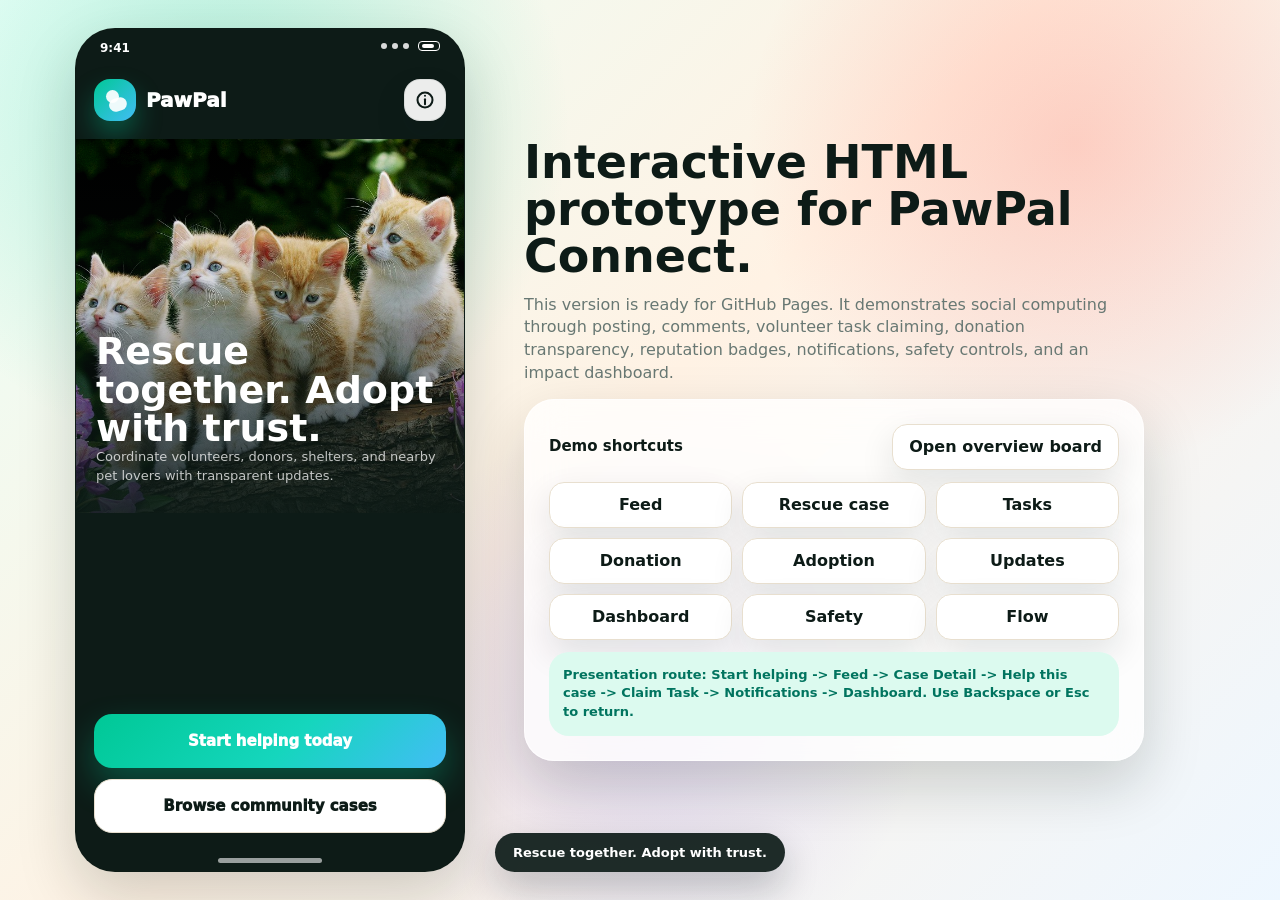
==== index.html @ 5f171386 "Create PawPal Connect prototype" ====
<!doctype html>
<html lang="en">
<head>
  <meta charset="utf-8">
  <meta name="viewport" content="width=device-width, initial-scale=1">
  <title>PawPal Connect - Interactive Prototype</title>
  <style>
    :root {
      --ink: #0d1b17;
      --muted: #687873;
      --paper: #fff9ef;
      --card: #ffffff;
      --line: #e8dfcf;
      --teal: #00c896;
      --teal-dark: #00745f;
      --teal-soft: #dcfaef;
      --coral: #ff5b4a;
      --coral-soft: #ffe4dd;
      --amber: #ffc857;
      --amber-soft: #fff1c5;
      --sky: #42bdf5;
      --sky-soft: #e1f5ff;
      --violet: #7b61ff;
      --violet-soft: #eeeaff;
      --shadow: 0 24px 58px rgba(13, 27, 23, .18);
      --soft-shadow: 0 14px 34px rgba(13, 27, 23, .11);
      font-family: Inter, ui-sans-serif, system-ui, -apple-system, BlinkMacSystemFont, "Segoe UI", sans-serif;
    }

    * { box-sizing: border-box; }
    body {
      min-height: 100vh;
      margin: 0;
      color: var(--ink);
      background:
        radial-gradient(circle at 18% 14%, rgba(0, 200, 150, .28), transparent 26%),
        radial-gradient(circle at 84% 16%, rgba(255, 91, 74, .24), transparent 25%),
        radial-gradient(circle at 50% 78%, rgba(123, 97, 255, .18), transparent 30%),
        linear-gradient(135deg, #eafff7, #fff2e4 48%, #eef7ff);
      display: grid;
      place-items: center;
      padding: 28px;
    }

    svg { display: block; }
    button {
      font: inherit;
      border: 0;
      cursor: pointer;
    }

    .shell {
      width: min(1180px, 100%);
      display: grid;
      grid-template-columns: 440px 1fr;
      gap: 34px;
      align-items: center;
    }

    .phone {
      width: 390px;
      height: 844px;
      border-radius: 40px;
      background: var(--paper);
      overflow: hidden;
      box-shadow: var(--shadow);
      border: 1px solid rgba(13, 27, 23, .08);
      position: relative;
      justify-self: center;
    }

    .phone::after {
      content: "";
      position: absolute;
      left: 142px;
      right: 142px;
      bottom: 8px;
      height: 5px;
      background: rgba(13, 27, 23, .23);
      border-radius: 99px;
      z-index: 50;
    }

    .phone.dark {
      color: #fff;
      background: #0d1b17;
    }
    .phone.dark::after { background: rgba(255,255,255,.58); }

    .status {
      height: 34px;
      padding: 12px 24px 0;
      display: flex;
      justify-content: space-between;
      align-items: flex-start;
      font-size: 12px;
      font-weight: 900;
      position: relative;
      z-index: 20;
    }

    .sys { display: flex; gap: 5px; align-items: center; }
    .sys i {
      width: 6px;
      height: 6px;
      background: currentColor;
      border-radius: 99px;
      opacity: .84;
    }
    .battery {
      width: 22px;
      height: 10px;
      border: 1.7px solid currentColor;
      border-radius: 4px;
      position: relative;
      margin-left: 4px;
    }
    .battery::after {
      content: "";
      position: absolute;
      left: 3px;
      top: 2px;
      width: 12px;
      height: 4px;
      background: currentColor;
      border-radius: 99px;
    }

    .screen {
      display: none;
      height: calc(100% - 34px);
      padding: 16px 18px 94px;
      position: relative;
      overflow-y: auto;
      scrollbar-width: none;
      animation: enter .22s ease;
    }
    .screen::-webkit-scrollbar { display: none; }
    .screen.active { display: block; }
    .screen.full { padding: 16px 18px 36px; }
    @keyframes enter {
      from { opacity: .4; transform: translateY(10px); }
      to { opacity: 1; transform: translateY(0); }
    }

    h1, h2, h3, p { margin: 0; }
    h1 { font-size: 38px; line-height: 1.02; letter-spacing: 0; }
    h2 { font-size: 25px; line-height: 1.12; letter-spacing: 0; }
    h3 { font-size: 15px; line-height: 1.18; letter-spacing: 0; }
    p { color: var(--muted); font-size: 13px; line-height: 1.42; }
    .dark p { color: rgba(255,255,255,.74); }

    .top {
      display: flex;
      align-items: center;
      justify-content: space-between;
      gap: 12px;
      margin-bottom: 16px;
    }
    .brand {
      display: flex;
      align-items: center;
      gap: 10px;
      font-size: 20px;
      font-weight: 950;
    }
    .logo {
      width: 42px;
      height: 42px;
      border-radius: 16px;
      background: linear-gradient(135deg, var(--teal), var(--sky));
      box-shadow: 0 14px 26px rgba(0, 200, 150, .34);
      position: relative;
    }
    .logo::before, .logo::after {
      content: "";
      position: absolute;
      background: rgba(255,255,255,.92);
      border-radius: 99px;
    }
    .logo::before { width: 13px; height: 13px; top: 11px; left: 12px; }
    .logo::after { width: 18px; height: 13px; right: 9px; bottom: 10px; transform: rotate(-18deg); }

    .icon-btn {
      width: 42px;
      height: 42px;
      border-radius: 16px;
      background: rgba(255,255,255,.92);
      border: 1px solid rgba(13,27,23,.08);
      box-shadow: var(--soft-shadow);
      display: grid;
      place-items: center;
      color: var(--ink);
    }
    .svg-icon {
      width: 20px;
      height: 20px;
      stroke: currentColor;
      stroke-width: 2.45;
      stroke-linecap: round;
      stroke-linejoin: round;
      fill: none;
    }

    .hero {
      height: 374px;
      margin: 18px -18px 0;
      position: relative;
      overflow: hidden;
      background: #dcefe7;
    }
    .hero img, .photo {
      width: 100%;
      height: 100%;
      object-fit: cover;
      filter: saturate(1.08) contrast(1.03);
    }
    .hero::after {
      content: "";
      position: absolute;
      inset: 0;
      background: linear-gradient(0deg, rgba(13, 27, 23, .9), rgba(13, 27, 23, .18) 58%, transparent);
    }
    .hero-copy {
      position: absolute;
      left: 20px;
      right: 20px;
      bottom: 28px;
      z-index: 2;
    }

    .btn {
      width: 100%;
      height: 54px;
      border-radius: 18px;
      color: #fff;
      font-weight: 950;
      font-size: 15px;
      display: flex;
      justify-content: center;
      align-items: center;
      gap: 9px;
      background: linear-gradient(135deg, var(--teal), #15d6bd 55%, var(--sky));
      box-shadow: 0 16px 34px rgba(0, 200, 150, .32);
      transition: transform .16s ease, box-shadow .16s ease;
    }
    .btn:active, .icon-btn:active, .floating:active, .case-card:active, .task:active, .need:active, .control-grid button:active, .link-btn:active { transform: scale(.98); }
    .btn.coral {
      background: linear-gradient(135deg, var(--coral), #ff895b 58%, #ffb24a);
      box-shadow: 0 16px 34px rgba(255, 91, 74, .30);
    }
    .btn.light {
      background: #fff;
      color: var(--ink);
      border: 1px solid var(--line);
      box-shadow: none;
    }
    .actions {
      position: absolute;
      left: 18px;
      right: 18px;
      bottom: 38px;
      display: grid;
      gap: 11px;
      z-index: 18;
    }
    .screen.has-nav .actions { bottom: 94px; }

    .nav {
      position: absolute;
      left: 14px;
      right: 14px;
      bottom: 17px;
      height: 66px;
      border-radius: 24px;
      background: rgba(255,255,255,.95);
      border: 1px solid rgba(13,27,23,.08);
      box-shadow: 0 18px 36px rgba(13,27,23,.18);
      display: grid;
      grid-template-columns: repeat(5, 1fr);
      z-index: 30;
      backdrop-filter: blur(18px);
    }
    .nav[hidden] { display: none; }
    .nav button {
      background: transparent;
      color: #687873;
      display: grid;
      justify-items: center;
      align-content: center;
      gap: 5px;
      font-size: 10px;
      font-weight: 900;
    }
    .nav svg {
      width: 23px;
      height: 23px;
      stroke: currentColor;
      stroke-width: 2.25;
      stroke-linecap: round;
      stroke-linejoin: round;
      fill: none;
    }
    .nav button.active { color: var(--teal-dark); }
    .nav button.active svg { stroke: var(--teal); filter: drop-shadow(0 7px 12px rgba(0,200,150,.35)); }

    .card {
      background: #fff;
      border: 1px solid var(--line);
      border-radius: 24px;
      padding: 14px;
      box-shadow: var(--soft-shadow);
    }
    .live-banner {
      border-radius: 24px;
      padding: 14px;
      margin-bottom: 13px;
      background: linear-gradient(135deg, #0d1b17, #084d42 58%, #0ba786);
      color: #fff;
      box-shadow: 0 18px 34px rgba(13,27,23,.20);
      display: grid;
      gap: 8px;
    }
    .live-banner p { color: rgba(255,255,255,.76); }
    .insight-strip {
      display: grid;
      grid-template-columns: 1fr 1fr 1fr;
      gap: 8px;
      margin-bottom: 13px;
    }
    .insight {
      min-height: 70px;
      border-radius: 20px;
      padding: 12px;
      color: #fff;
      box-shadow: var(--soft-shadow);
    }
    .insight strong { display: block; font-size: 18px; line-height: 1; margin-bottom: 7px; }
    .insight span { font-size: 10px; font-weight: 900; opacity: .82; }
    .insight.teal { background: linear-gradient(135deg, var(--teal), #20b7e7); }
    .insight.coral { background: linear-gradient(135deg, var(--coral), #ff9f5d); }
    .insight.violet { background: linear-gradient(135deg, var(--violet), #42bdf5); }
    .stack { display: grid; gap: 12px; }
    .input {
      min-height: 50px;
      border-radius: 17px;
      background: #fff;
      border: 1px solid var(--line);
      padding: 15px;
      color: var(--muted);
      font-size: 13px;
      font-weight: 760;
    }
    .input.big { min-height: 112px; }
    .row {
      display: flex;
      align-items: center;
      justify-content: space-between;
      gap: 10px;
    }
    .avatar {
      width: 42px;
      height: 42px;
      border-radius: 50%;
      object-fit: cover;
      border: 3px solid #fff;
      box-shadow: var(--soft-shadow);
      background: var(--teal-soft);
    }
    .search {
      height: 50px;
      background: #fff;
      border: 1px solid var(--line);
      border-radius: 18px;
      display: flex;
      align-items: center;
      justify-content: space-between;
      padding: 0 13px 0 16px;
      margin-bottom: 14px;
      box-shadow: var(--soft-shadow);
      color: var(--muted);
      font-size: 13px;
      font-weight: 780;
    }
    .chips { display: flex; gap: 8px; overflow: hidden; margin-bottom: 14px; }
    .chip {
      padding: 9px 12px;
      border-radius: 999px;
      border: 1px solid var(--line);
      background: #fff;
      color: var(--ink);
      font-weight: 900;
      font-size: 12px;
      white-space: nowrap;
    }
    .chip.active { background: var(--ink); color: #fff; border-color: var(--ink); }
    .chip.teal { background: var(--teal-soft); color: var(--teal-dark); border-color: #bceede; }
    .chip.coral { background: var(--coral-soft); color: #bc382b; border-color: #ffc5bc; }
    .chip.amber { background: var(--amber-soft); color: #88620b; border-color: #f5d77b; }

    .pill {
      display: inline-flex;
      align-items: center;
      gap: 6px;
      min-height: 26px;
      padding: 6px 10px;
      border-radius: 999px;
      background: var(--teal-soft);
      color: var(--teal-dark);
      font-size: 11px;
      font-weight: 950;
      white-space: nowrap;
    }
    .pill.hot { background: var(--coral-soft); color: #b6382a; }
    .pill.warn { background: var(--amber-soft); color: #88620b; }
    .pill.blue { background: var(--sky-soft); color: #1771a0; }
    .pulse {
      width: 7px;
      height: 7px;
      border-radius: 99px;
      background: currentColor;
      box-shadow: 0 0 0 0 currentColor;
      animation: pulse 1.5s infinite;
    }
    @keyframes pulse {
      0% { box-shadow: 0 0 0 0 rgba(255,91,74,.45); }
      100% { box-shadow: 0 0 0 9px rgba(255,91,74,0); }
    }

    .case-card {
      border-radius: 26px;
      background: #fff;
      border: 1px solid rgba(13,27,23,.08);
      box-shadow: var(--soft-shadow);
      overflow: hidden;
      margin-bottom: 13px;
      cursor: pointer;
    }
    .case-photo { height: 180px; width: 100%; object-fit: cover; display: block; }
    .case-content { padding: 13px; }
    .case-meta {
      color: var(--muted);
      font-size: 11px;
      font-weight: 850;
      margin: 9px 0 10px;
    }
    .metrics {
      display: grid;
      grid-template-columns: repeat(3, 1fr);
      gap: 8px;
      margin-top: 12px;
    }
    .metric {
      border-radius: 16px;
      background: #f7f4ed;
      padding: 10px 8px;
      text-align: center;
    }
    .metric strong { display: block; font-size: 15px; margin-bottom: 2px; }
    .metric span { color: var(--muted); font-size: 10px; font-weight: 850; }
    .trust-list {
      display: grid;
      gap: 8px;
      margin-top: 12px;
    }
    .trust-row {
      display: grid;
      grid-template-columns: 28px 1fr auto;
      align-items: center;
      gap: 9px;
      border-radius: 16px;
      background: #f7fbf6;
      padding: 9px;
    }
    .trust-row b {
      width: 28px;
      height: 28px;
      border-radius: 11px;
      display: grid;
      place-items: center;
      background: var(--teal-soft);
      color: var(--teal-dark);
      font-size: 12px;
    }
    .mini-stepper {
      display: grid;
      grid-template-columns: repeat(4, 1fr);
      gap: 8px;
      margin: 12px 0;
    }
    .mini-step {
      border-radius: 16px;
      padding: 10px 6px;
      text-align: center;
      background: #fff;
      border: 1px solid var(--line);
      font-size: 10px;
      font-weight: 950;
      color: var(--muted);
    }
    .mini-step.active { color: var(--teal-dark); background: var(--teal-soft); border-color: #bceede; }

    .floating {
      position: absolute;
      right: 22px;
      bottom: 94px;
      width: 58px;
      height: 58px;
      border-radius: 20px;
      background: linear-gradient(135deg, var(--coral), var(--violet));
      color: #fff;
      display: grid;
      place-items: center;
      box-shadow: 0 18px 36px rgba(255,91,74,.36);
      z-index: 26;
    }
    .floating svg { width: 25px; height: 25px; stroke: currentColor; stroke-width: 2.6; }

    .detail-photo {
      height: 318px;
      margin: -16px -18px 0;
      position: relative;
      overflow: hidden;
      background: #ddd;
    }
    .detail-photo img { width: 100%; height: 100%; object-fit: cover; }
    .detail-photo::after {
      content: "";
      position: absolute;
      inset: 0;
      background: linear-gradient(0deg, rgba(13,27,23,.56), transparent 56%);
    }
    .hero-title {
      position: absolute;
      left: 18px;
      right: 18px;
      bottom: 46px;
      z-index: 3;
      color: #fff;
      display: flex;
      justify-content: space-between;
      align-items: end;
      gap: 12px;
    }
    .sheet {
      margin: -28px -18px 0;
      min-height: 520px;
      border-radius: 30px 30px 0 0;
      background: var(--paper);
      padding: 20px 18px 150px;
      position: relative;
      z-index: 5;
    }
    .progress {
      background: #fff;
      border: 1px solid var(--line);
      border-radius: 22px;
      padding: 14px;
      box-shadow: var(--soft-shadow);
      margin: 12px 0;
    }
    .bars {
      display: grid;
      grid-template-columns: repeat(4, 1fr);
      gap: 7px;
      margin-top: 12px;
    }
    .bars i { height: 7px; border-radius: 99px; background: #e9e2d5; }
    .bars i.done { background: var(--teal); }
    .bars i.now { background: var(--coral); }

    .need-grid {
      display: grid;
      grid-template-columns: 1fr 1fr;
      gap: 10px;
      margin-top: 12px;
    }
    .need {
      display: grid;
      grid-template-columns: 36px 1fr;
      gap: 8px;
      align-items: center;
      background: #fff7f4;
      border: 1px solid #ffd0c7;
      border-radius: 18px;
      padding: 11px;
      cursor: pointer;
    }
    .round-icon {
      width: 42px;
      height: 42px;
      border-radius: 16px;
      background: var(--sky-soft);
      color: #1771a0;
      display: grid;
      place-items: center;
    }
    .round-icon.coral { background: var(--coral-soft); color: #bc382b; }
    .round-icon.amber { background: var(--amber-soft); color: #88620b; }
    .round-icon.teal { background: var(--teal-soft); color: var(--teal-dark); }
    .round-icon svg { width: 21px; height: 21px; stroke: currentColor; stroke-width: 2.5; fill: none; }

    .message {
      display: grid;
      grid-template-columns: 42px 1fr;
      gap: 10px;
      margin-bottom: 12px;
    }
    .bubble {
      background: #fff;
      border: 1px solid var(--line);
      border-radius: 20px;
      padding: 12px;
      box-shadow: var(--soft-shadow);
    }
    .task {
      display: grid;
      grid-template-columns: 46px 1fr auto;
      align-items: center;
      gap: 10px;
      background: #fff;
      border: 1px solid var(--line);
      border-radius: 22px;
      padding: 11px;
      box-shadow: var(--soft-shadow);
      margin-bottom: 10px;
      cursor: pointer;
    }
    .map {
      height: 216px;
      border-radius: 28px;
      overflow: hidden;
      position: relative;
      border: 1px solid rgba(13,27,23,.08);
      background:
        linear-gradient(45deg, rgba(255,255,255,.48) 25%, transparent 25%),
        linear-gradient(-45deg, rgba(255,255,255,.40) 25%, transparent 25%),
        linear-gradient(135deg, #c9eedc, #dbf2ff 48%, #fff0d0);
      background-size: 44px 44px;
      box-shadow: var(--soft-shadow);
    }
    .road {
      position: absolute;
      left: 28px;
      top: 98px;
      width: 310px;
      height: 18px;
      border-radius: 99px;
      background: rgba(255,255,255,.82);
      transform: rotate(-26deg);
    }
    .pin {
      position: absolute;
      width: 28px;
      height: 28px;
      border-radius: 50% 50% 50% 7px;
      background: var(--coral);
      transform: rotate(-45deg);
      border: 4px solid #fff;
      box-shadow: 0 10px 20px rgba(13,27,23,.18);
    }
    .pin::after { content: ""; position: absolute; inset: 6px; background: #fff; border-radius: 50%; }
    .pin.a { left: 75px; top: 82px; }
    .pin.b { right: 86px; top: 48px; background: var(--teal); }
    .pin.c { right: 124px; bottom: 45px; background: var(--amber); }

    .segment {
      height: 52px;
      background: #fff;
      border: 1px solid var(--line);
      border-radius: 19px;
      padding: 5px;
      display: grid;
      grid-template-columns: repeat(3, 1fr);
      gap: 5px;
      margin-bottom: 13px;
    }
    .segment button {
      border-radius: 15px;
      background: transparent;
      color: var(--muted);
      font-size: 12px;
      font-weight: 950;
    }
    .segment button.active { background: var(--ink); color: #fff; }
    .timeline {
      display: grid;
      gap: 10px;
      margin-top: 12px;
      position: relative;
    }
    .timeline::before {
      content: "";
      position: absolute;
      left: 20px;
      top: 8px;
      bottom: 8px;
      width: 2px;
      background: #e5dac7;
    }
    .timeline-item {
      display: grid;
      grid-template-columns: 42px 1fr;
      gap: 10px;
      align-items: start;
      position: relative;
    }
    .timeline-dot {
      width: 42px;
      height: 42px;
      border-radius: 16px;
      background: var(--teal-soft);
      color: var(--teal-dark);
      display: grid;
      place-items: center;
      font-weight: 950;
      border: 4px solid #fff;
      z-index: 1;
    }
    .receipt-grid {
      display: grid;
      grid-template-columns: repeat(3, 1fr);
      gap: 8px;
      margin-top: 12px;
    }
    .receipt {
      border-radius: 16px;
      padding: 10px;
      background: #f7f4ed;
      min-height: 64px;
    }
    .receipt strong { display: block; font-size: 13px; margin-bottom: 5px; }
    .receipt span { color: var(--muted); font-size: 10px; font-weight: 850; }

    .stats {
      display: grid;
      grid-template-columns: 1fr 1fr;
      gap: 10px;
      margin-bottom: 12px;
    }
    .stat {
      background: #fff;
      border: 1px solid var(--line);
      border-radius: 22px;
      padding: 14px;
      box-shadow: var(--soft-shadow);
    }
    .stat strong { display: block; font-size: 28px; line-height: 1; margin-bottom: 6px; }

    .profile-card {
      background: linear-gradient(135deg, var(--teal), var(--sky) 58%, var(--violet));
      border-radius: 30px;
      padding: 20px;
      color: #fff;
      box-shadow: 0 20px 38px rgba(0,200,150,.28);
      margin-bottom: 14px;
    }
    .profile-card p { color: rgba(255,255,255,.78); }
    .badge-grid {
      display: grid;
      grid-template-columns: 1fr 1fr;
      gap: 10px;
      margin-top: 14px;
    }
    .badge {
      border-radius: 18px;
      padding: 12px;
      background: rgba(255,255,255,.18);
      border: 1px solid rgba(255,255,255,.30);
      font-size: 12px;
      font-weight: 950;
    }
    .donut {
      width: 138px;
      height: 138px;
      margin: 8px auto 10px;
      border-radius: 50%;
      background: conic-gradient(var(--teal) 0 44%, var(--coral) 44% 70%, var(--amber) 70% 88%, var(--sky) 88% 100%);
      position: relative;
    }
    .donut::after {
      content: "RM2.4k";
      position: absolute;
      inset: 30px;
      border-radius: 50%;
      background: #fff;
      display: grid;
      place-items: center;
      font-weight: 950;
    }
    .score-card {
      border-radius: 26px;
      padding: 16px;
      background: linear-gradient(135deg, #fff, #ecfff8);
      border: 1px solid #beeedd;
      box-shadow: var(--soft-shadow);
      margin-bottom: 12px;
    }
    .score-row {
      display: grid;
      grid-template-columns: 1fr 70px;
      align-items: center;
      gap: 12px;
    }
    .score {
      width: 70px;
      height: 70px;
      border-radius: 24px;
      display: grid;
      place-items: center;
      background: var(--ink);
      color: #fff;
      font-size: 24px;
      font-weight: 950;
    }

    .support-panel {
      display: grid;
      gap: 14px;
    }
    .support-panel h1 { font-size: 46px; max-width: 560px; }
    .support-panel > p { max-width: 610px; font-size: 16px; }
    .demo-controls {
      background: rgba(255,255,255,.78);
      border: 1px solid rgba(255,255,255,.66);
      box-shadow: var(--shadow);
      border-radius: 30px;
      padding: 24px;
      backdrop-filter: blur(18px);
      display: grid;
      gap: 12px;
      max-width: 620px;
    }
    .control-grid {
      display: grid;
      grid-template-columns: repeat(3, 1fr);
      gap: 10px;
    }
    .control-grid button, .link-btn {
      min-height: 46px;
      border-radius: 15px;
      background: #fff;
      border: 1px solid var(--line);
      color: var(--ink);
      font-weight: 900;
      box-shadow: var(--soft-shadow);
    }
    .link-btn { display: inline-flex; align-items: center; justify-content: center; text-decoration: none; padding: 0 16px; }
    .tip {
      background: var(--teal-soft);
      color: var(--teal-dark);
      border-radius: 20px;
      padding: 14px;
      font-size: 13px;
      font-weight: 850;
      line-height: 1.45;
    }

    .toast {
      position: fixed;
      left: 50%;
      bottom: 22px;
      transform: translateX(-50%);
      border-radius: 999px;
      background: rgba(13, 27, 23, .92);
      color: #fff;
      padding: 12px 18px;
      font-size: 13px;
      font-weight: 850;
      box-shadow: 0 16px 36px rgba(13, 27, 23, .24);
      opacity: 0;
      pointer-events: none;
      transition: .2s ease;
      z-index: 100;
    }
    .toast.show { opacity: 1; transform: translateX(-50%) translateY(-6px); }
    .modal {
      position: absolute;
      inset: 0;
      z-index: 70;
      background: rgba(13, 27, 23, .42);
      display: none;
      align-items: end;
      padding: 18px;
    }
    .modal.show { display: flex; }
    .modal-card {
      width: 100%;
      background: #fff;
      border-radius: 28px;
      padding: 18px;
      box-shadow: var(--shadow);
      display: grid;
      gap: 12px;
    }
    .notif-dot {
      position: absolute;
      top: 13px;
      right: 13px;
      min-width: 18px;
      height: 18px;
      border-radius: 99px;
      background: var(--coral);
      color: #fff;
      font-size: 10px;
      display: grid;
      place-items: center;
      font-weight: 950;
      border: 2px solid #fff;
    }

    @media (max-width: 900px) {
      body { padding: 18px; }
      .shell { grid-template-columns: 1fr; }
      .support-panel { order: -1; }
      .support-panel h1 { font-size: 34px; }
      .phone { width: min(390px, 100vw - 28px); }
    }
  </style>
</head>
<body>
  <svg width="0" height="0" style="position:absolute;visibility:hidden" aria-hidden="true">
    <symbol id="i-home" viewBox="0 0 24 24"><path d="M3 11.5 12 4l9 7.5"/><path d="M5.5 10.5V20h13v-9.5"/><path d="M9.5 20v-6h5v6"/></symbol>
    <symbol id="i-map" viewBox="0 0 24 24"><path d="M9 18 3 21V6l6-3 6 3 6-3v15l-6 3-6-3Z"/><path d="M9 3v15"/><path d="M15 6v15"/></symbol>
    <symbol id="i-plus" viewBox="0 0 24 24"><path d="M12 5v14"/><path d="M5 12h14"/></symbol>
    <symbol id="i-task" viewBox="0 0 24 24"><path d="M8 6h13"/><path d="M8 12h13"/><path d="M8 18h13"/><path d="m3 6 1 1 2-2"/><path d="m3 12 1 1 2-2"/><path d="m3 18 1 1 2-2"/></symbol>
    <symbol id="i-user" viewBox="0 0 24 24"><path d="M20 21a8 8 0 0 0-16 0"/><circle cx="12" cy="8" r="4"/></symbol>
    <symbol id="i-search" viewBox="0 0 24 24"><circle cx="11" cy="11" r="7"/><path d="m16.5 16.5 4 4"/></symbol>
    <symbol id="i-filter" viewBox="0 0 24 24"><path d="M4 6h16"/><path d="M7 12h10"/><path d="M10 18h4"/></symbol>
    <symbol id="i-bell" viewBox="0 0 24 24"><path d="M18 8a6 6 0 0 0-12 0c0 7-3 7-3 9h18c0-2-3-2-3-9"/><path d="M10 21h4"/></symbol>
    <symbol id="i-back" viewBox="0 0 24 24"><path d="m15 18-6-6 6-6"/></symbol>
    <symbol id="i-close" viewBox="0 0 24 24"><path d="m6 6 12 12"/><path d="M18 6 6 18"/></symbol>
    <symbol id="i-shield" viewBox="0 0 24 24"><path d="M12 22s8-4 8-11V5l-8-3-8 3v6c0 7 8 11 8 11Z"/><path d="m9 12 2 2 4-5"/></symbol>
    <symbol id="i-settings" viewBox="0 0 24 24"><path d="M12 8a4 4 0 1 0 0 8 4 4 0 0 0 0-8Z"/><path d="M4 12h2"/><path d="M18 12h2"/><path d="m6.3 6.3 1.4 1.4"/><path d="m16.3 16.3 1.4 1.4"/><path d="m17.7 6.3-1.4 1.4"/><path d="m7.7 16.3-1.4 1.4"/></symbol>
    <symbol id="i-info" viewBox="0 0 24 24"><circle cx="12" cy="12" r="9"/><path d="M12 11v6"/><path d="M12 7h.01"/></symbol>
  </svg>

  <main class="shell">
    <section class="phone dark" id="phone">
      <div class="status"><span>9:41</span><div class="sys"><i></i><i></i><i></i><span class="battery"></span></div></div>

      <section class="screen full active" data-screen="onboarding">
        <div class="top"><div class="brand"><div class="logo"></div>PawPal</div><button class="icon-btn" data-go="safety"><svg class="svg-icon"><use href="#i-info"></use></svg></button></div>
        <div class="hero"><img src="assets/pet_5_1.png" alt="Kittens"><div class="hero-copy"><h1>Rescue together. Adopt with trust.</h1><p>Coordinate volunteers, donors, shelters, and nearby pet lovers with transparent updates.</p></div></div>
        <div class="actions"><button class="btn" data-go="login">Start helping today</button><button class="btn light" data-go="feed">Browse community cases</button></div>
      </section>

      <section class="screen full" data-screen="login">
        <div class="brand"><div class="logo"></div>PawPal Connect</div>
        <div style="height:42px"></div>
        <h1>Welcome back, rescuer.</h1>
        <p style="margin-top:12px">Sign in to manage adoption requests, volunteer tasks, and donation proof.</p>
        <div style="height:30px"></div>
        <div class="stack">
          <div class="input">Email address</div>
          <div class="input">Password</div>
          <div class="row"><span class="chip teal">Remember me</span><p>Forgot password?</p></div>
        </div>
        <div class="actions"><button class="btn" data-go="feed">Log in</button><button class="btn light" data-toast="Account creation flow shown in report">Create account</button></div>
      </section>

      <section class="screen has-nav" data-screen="feed">
        <div class="row" style="margin-bottom:16px"><div><p style="font-weight:850">Nearby community</p><h2>Good morning, Alya</h2></div><div class="row" style="gap:8px"><button class="icon-btn" data-go="create"><svg class="svg-icon"><use href="#i-plus"></use></svg></button><img class="avatar" src="assets/user_1.png" alt="User"></div></div>
        <div class="live-banner" data-go="notifications">
          <div class="row"><h3>Live coordination room</h3><span class="pill hot">3 active</span></div>
          <p>Volunteers are arranging transport, foster care, and medical proof for urgent cases near campus.</p>
        </div>
        <button class="search" data-go="map"><span>Search rescue cases, tags, shelters</span><svg class="svg-icon"><use href="#i-filter"></use></svg></button>
        <div class="chips"><button class="chip active">All</button><button class="chip coral" data-go="case">Urgent</button><button class="chip teal">Verified</button><button class="chip">Adoption</button></div>
        <div class="insight-strip">
          <div class="insight teal"><strong>14</strong><span>nearby helpers</span></div>
          <div class="insight coral"><strong>2</strong><span>critical cases</span></div>
          <div class="insight violet"><strong>RM2.4k</strong><span>tracked support</span></div>
        </div>
        <article class="case-card" data-go="case">
          <img class="case-photo" src="assets/pet_6_1.png" alt="Dog">
          <div class="case-content">
            <div class="row"><span class="pill hot"><i class="pulse"></i>Urgent rescue</span><span class="pill blue">1.2 km</span></div>
            <div class="case-meta">Tan Shelter - 8 min ago - 12 comments</div>
            <h3>Small dog found near campus rail</h3>
            <p style="margin-top:6px">Needs transport, foster help, and medical support tonight.</p>
            <div class="metrics"><div class="metric"><strong id="feedTasks">3</strong><span>tasks</span></div><div class="metric"><strong id="feedPledge">RM90</strong><span>pledged</span></div><div class="metric"><strong>82%</strong><span>trusted</span></div></div>
          </div>
        </article>
        <article class="card" data-go="adoption" style="cursor:pointer"><div class="row"><h3>Kittens ready for screening</h3><span class="pill">Adoption</span></div><p style="margin-top:7px">Four healthy kittens. Owner wants verified adopters only.</p></article>
      </section>

      <section class="screen has-nav" data-screen="map">
        <div class="top"><h2>Explore nearby</h2><button class="icon-btn" data-toast="Filter: urgent, verified, open tasks"><svg class="svg-icon"><use href="#i-filter"></use></svg></button></div>
        <button class="search" data-toast="Try tags: foster, food, medical, urgent"><span>Cat, foster, medical, urgent</span><svg class="svg-icon"><use href="#i-search"></use></svg></button>
        <div class="chips"><button class="chip active">5 km</button><button class="chip teal">Verified</button><button class="chip coral">Open tasks</button></div>
        <div class="map"><i class="road"></i><i class="pin a"></i><i class="pin b"></i><i class="pin c"></i></div>
        <div style="height:15px"></div>
        <article class="task" data-go="case"><div class="round-icon coral"><svg><use href="#i-bell"></use></svg></div><div><h3>Rabbit missing near hostel</h3><p>Last seen 20 minutes ago</p></div><span class="pill hot">Live</span></article>
        <article class="task" data-go="donation"><div class="round-icon"><svg><use href="#i-shield"></use></svg></div><div><h3>Food support requested</h3><p>Two bags needed before weekend</p></div><span class="pill">2.4 km</span></article>
      </section>

      <section class="screen has-nav" data-screen="case">
        <div class="detail-photo"><img src="assets/pet_6_1.png" alt="Dog"><button class="icon-btn" data-back style="position:absolute;top:16px;left:18px;z-index:4"><svg class="svg-icon"><use href="#i-back"></use></svg></button><div class="hero-title"><h2>Snoky needs help tonight</h2><span class="pill hot">Critical</span></div></div>
        <div class="sheet">
          <div class="row"><div><h3>Urgent rescue near campus rail</h3><p>Reported by Tan Shelter. Community verified 8 minutes ago.</p></div><span class="pill">Verified</span></div>
          <div class="progress"><div class="row"><h3>Rescue progress</h3><p id="caseStep">Step 3 of 4</p></div><div class="bars"><i class="done"></i><i class="done"></i><i class="now" id="caseNow"></i><i id="caseLast"></i></div></div>
          <div class="mini-stepper"><div class="mini-step active">Posted</div><div class="mini-step active">Verified</div><div class="mini-step active">Help</div><div class="mini-step">Closed</div></div>
          <div class="metrics"><div class="metric"><strong id="caseTasks">3</strong><span>open tasks</span></div><div class="metric"><strong id="casePledge">RM90</strong><span>pledged</span></div><div class="metric"><strong>12</strong><span>updates</span></div></div>
          <div class="card" style="margin-top:12px">
            <div class="row"><h3>Trust checks</h3><span class="pill">82% trusted</span></div>
            <div class="trust-list">
              <div class="trust-row"><b>1</b><div><h3>Shelter account verified</h3><p>Tan Shelter has 4.9 community rating.</p></div><span class="pill">Pass</span></div>
              <div class="trust-row"><b>2</b><div><h3>Location protected</h3><p>Exact pickup point hidden until task confirmation.</p></div><span class="pill">On</span></div>
              <div class="trust-row"><b>3</b><div><h3>Photo evidence requested</h3><p>Clear injury photo required before donation release.</p></div><span class="pill warn">Pending</span></div>
            </div>
          </div>
          <div class="card" style="margin-top:12px"><div class="row"><h3>Help needed now</h3><span class="pill hot">Tonight</span></div><div class="need-grid"><div class="need" data-go="claim"><div class="round-icon coral"><svg><use href="#i-map"></use></svg></div><div><h3>Transport</h3><p>Before 8 PM</p></div></div><div class="need" data-go="claim"><div class="round-icon amber"><svg><use href="#i-home"></use></svg></div><div><h3>Foster</h3><p>One night</p></div></div></div></div>
          <div class="actions"><button class="btn coral" data-go="tasks">Help this case</button></div>
        </div>
      </section>

      <section class="screen has-nav" data-screen="comments">
        <div class="top"><h2>Community updates</h2><button class="icon-btn" data-go="create"><svg class="svg-icon"><use href="#i-plus"></use></svg></button></div>
        <div class="message"><img class="avatar" src="assets/user_1.png" alt=""><div class="bubble"><h3>Tan Shelter</h3><p>I can bring a carrier. Need someone with a car by 7 PM.</p></div></div>
        <div class="message"><div class="avatar"></div><div class="bubble"><h3>Mei Lin</h3><p>Verified location. Dog is scared but not aggressive.</p></div></div>
        <div class="message"><div class="avatar"></div><div class="bubble"><h3>Campus Vet Club</h3><p>Please upload a clearer injury photo before moving him.</p></div></div>
        <div class="card"><div class="row"><h3>Trust signal</h3><span class="pill">2 verifications</span></div><p style="margin-top:7px">Community verification makes urgent posts safer before donations or meetups.</p></div>
        <div class="actions"><div class="input">Write an update...</div><button class="btn" data-action="post-update">Post update</button></div>
      </section>

      <section class="screen has-nav" data-screen="create">
        <div class="top"><h2>Create a case</h2><button class="icon-btn" data-back><svg class="svg-icon"><use href="#i-close"></use></svg></button></div>
        <div class="segment"><button class="active">Rescue</button><button>Adopt</button><button>Donate</button></div>
        <div class="stack">
          <div class="input">Pet name or temporary name</div>
          <div class="row"><div class="input" style="width:48%">Pet type</div><div class="input" style="width:48%">Urgency</div></div>
          <div class="input">Approximate location only</div>
          <div class="input big">What happened and what help is needed?</div>
          <div class="card"><div class="row"><h3>Add photos</h3><span class="pill blue">0/3</span></div><p style="margin-top:6px">Clear photos help volunteers verify and respond faster.</p></div>
        </div>
        <div class="actions"><button class="btn" data-action="publish">Publish case</button></div>
      </section>

      <section class="screen has-nav" data-screen="adoption">
        <div class="top"><h2>Adoption match</h2><button class="icon-btn" data-back><svg class="svg-icon"><use href="#i-back"></use></svg></button></div>
        <article class="case-card"><img class="case-photo" src="assets/pet_5_1.png" alt="Kittens"><div class="case-content"><div class="row"><h3>Kitties</h3><span class="pill">Screening</span></div><p style="margin-top:6px">Four healthy kittens. Owner prefers adopters with stable home plans.</p></div></article>
        <div class="score-card"><div class="score-row"><div><h3>Human-centered matching</h3><p style="margin-top:6px">The owner sees lifestyle fit, care readiness, and prior adoption history before choosing.</p></div><div class="score">91%</div></div></div>
        <div class="stats"><div class="stat"><strong>91%</strong><p>Profile match</p></div><div class="stat"><strong>2</strong><p>Owner questions</p></div></div>
        <div class="stack"><div class="input">Home type</div><div class="input">Pet experience</div><div class="input big">Why are you a good fit?</div></div>
        <div class="actions"><button class="btn" data-action="application">Submit application</button></div>
      </section>

      <section class="screen has-nav" data-screen="donation">
        <div class="top"><h2>Donation pledge</h2><button class="icon-btn" data-back><svg class="svg-icon"><use href="#i-back"></use></svg></button></div>
        <div class="card"><div class="row"><h3>Medical support</h3><span class="pill hot" id="donationLeft">RM210 left</span></div><p style="margin-top:6px">Funds are released after receipt and community review.</p></div>
        <div class="segment"><button class="active">Money</button><button>Food</button><button>Medical</button></div>
        <div class="stats"><div class="stat"><strong>RM20</strong><p>Quick pledge</p></div><div class="stat"><strong>RM50</strong><p>Most common</p></div></div>
        <div class="card" style="background:linear-gradient(135deg,#fff,#fff7dc);border-color:#f1d684"><div class="row"><h3>Proof required</h3><span class="pill warn">Transparent</span></div><div class="input" style="border-style:dashed;margin:12px 0">Upload receipt / transfer screenshot</div><p>Every donor can follow how the support is used.</p></div>
        <div class="card" style="margin-top:12px">
          <div class="row"><h3>Transparency timeline</h3><span class="pill">Public</span></div>
          <div class="timeline">
            <div class="timeline-item"><div class="timeline-dot">1</div><div><h3>Pledge locked</h3><p>Donor commits RM50 to medical support.</p></div></div>
            <div class="timeline-item"><div class="timeline-dot">2</div><div><h3>Receipt reviewed</h3><p>Community checks proof before funds are marked used.</p></div></div>
            <div class="timeline-item"><div class="timeline-dot">3</div><div><h3>Closure update</h3><p>Case owner posts outcome photo and spending note.</p></div></div>
          </div>
        </div>
        <div class="actions"><button class="btn coral" data-action="pledge">Confirm pledge</button></div>
      </section>

      <section class="screen has-nav" data-screen="tasks">
        <div class="top"><h2>Volunteer tasks</h2><button class="icon-btn" data-toast="Showing open nearby tasks"><svg class="svg-icon"><use href="#i-filter"></use></svg></button></div>
        <div class="chips"><button class="chip active">Open</button><button class="chip teal">Nearby</button><button class="chip">My tasks</button></div>
        <article class="task" data-go="claim"><div class="round-icon coral"><svg><use href="#i-map"></use></svg></div><div><h3>Transport to vet</h3><p>1.2 km - before 8 PM</p></div><span class="pill hot" id="transportStatus">Open</span></article>
        <article class="task" data-go="claim"><div class="round-icon amber"><svg><use href="#i-home"></use></svg></div><div><h3>Temporary foster</h3><p>One night, quiet space</p></div><span class="pill hot">Open</span></article>
        <article class="task"><div class="round-icon"><svg><use href="#i-shield"></use></svg></div><div><h3>Verify receipt</h3><p>Check medical proof</p></div><span class="pill">Claimed</span></article>
        <article class="task"><div class="round-icon"><svg><use href="#i-plus"></use></svg></div><div><h3>Post status photo</h3><p>After vet visit</p></div><span class="pill">Done</span></article>
      </section>

      <section class="screen has-nav" data-screen="claim">
        <div class="top"><h2>Claim transport</h2><button class="icon-btn" data-back><svg class="svg-icon"><use href="#i-back"></use></svg></button></div>
        <div class="map"><i class="road"></i><i class="pin a"></i><i class="pin b"></i></div>
        <div style="height:14px"></div>
        <div class="card"><div class="row"><h3>Pickup to VetCare</h3><span class="pill hot">Tonight</span></div><p style="margin-top:7px">Exact pickup point is shared only after the case owner confirms.</p></div>
        <div class="stack" style="margin-top:12px"><div class="input">Available 6:30 PM - 8:00 PM</div><div class="input">I have transport and a carrier</div><div class="input big">Message to case owner</div></div>
        <div class="actions"><button class="btn coral" data-action="claim">Claim task safely</button></div>
      </section>

      <section class="screen has-nav" data-screen="notifications">
        <div class="top"><h2>Updates</h2><button class="icon-btn" data-go="safety"><svg class="svg-icon"><use href="#i-settings"></use></svg></button></div>
        <div id="notificationList" class="stack">
          <article class="task"><div class="round-icon coral"><svg><use href="#i-map"></use></svg></div><div><h3>Transport claimed</h3><p>Alya is waiting for pickup confirmation.</p></div><span class="pill">2m</span></article>
          <article class="task"><div class="round-icon amber"><svg><use href="#i-shield"></use></svg></div><div><h3>Receipt uploaded</h3><p>Medical proof is ready for review.</p></div><span class="pill">18m</span></article>
          <article class="task"><div class="round-icon"><svg><use href="#i-user"></use></svg></div><div><h3>Adoption review</h3><p>Your Kitties application is under review.</p></div><span class="pill">1h</span></article>
          <article class="task"><div class="round-icon"><svg><use href="#i-bell"></use></svg></div><div><h3>Case verified</h3><p>Two trusted users confirmed location.</p></div><span class="pill">3h</span></article>
        </div>
      </section>

      <section class="screen has-nav" data-screen="profile">
        <div class="top"><h2>Profile</h2><button class="icon-btn" data-go="dashboard"><svg class="svg-icon"><use href="#i-settings"></use></svg></button></div>
        <div class="profile-card"><div class="row"><div><h2>Alya Rahman</h2><p>Campus volunteer - verified donor</p></div><img class="avatar" src="assets/user_1.png" alt=""></div><div class="badge-grid"><div class="badge">Verified rescuer</div><div class="badge">Trusted donor</div><div class="badge">Fast responder</div><div class="badge">Safe meetup</div></div></div>
        <div class="stats"><div class="stat"><strong id="casesHelped">18</strong><p>Cases helped</p></div><div class="stat"><strong>4.8</strong><p>Community rating</p></div></div>
        <div class="card" data-go="safety" style="cursor:pointer"><div class="row"><h3>Privacy mode</h3><span class="pill">On</span></div><p style="margin-top:7px">Phone and exact address stay hidden until a task is confirmed.</p></div>
      </section>

      <section class="screen has-nav" data-screen="dashboard">
        <div class="top"><h2>Community impact</h2><button class="icon-btn" data-go="flow"><svg class="svg-icon"><use href="#i-task"></use></svg></button></div>
        <div class="stats"><div class="stat"><strong>42</strong><p>Pets posted</p></div><div class="stat"><strong>16</strong><p>Adopted</p></div><div class="stat"><strong>89</strong><p>Tasks completed</p></div><div class="stat"><strong>73%</strong><p>Verified cases</p></div></div>
        <div class="card"><div class="row"><h3>Donation transparency</h3><span class="pill warn">Monthly</span></div><div class="donut"></div><p>Money, medical, food, and transport support tracked publicly.</p></div>
        <div class="receipt-grid">
          <div class="receipt"><strong>RM820</strong><span>medical proof</span></div>
          <div class="receipt"><strong>31</strong><span>verified posts</span></div>
          <div class="receipt"><strong>4.8</strong><span>trust score</span></div>
        </div>
        <div class="card" style="margin-top:12px"><h3>Top social tags</h3><p style="margin-top:7px">urgent, foster needed, verified, medical, campus area</p></div>
      </section>

      <section class="screen has-nav" data-screen="safety">
        <div class="top"><h2>Safety center</h2><button class="icon-btn" data-back><svg class="svg-icon"><use href="#i-back"></use></svg></button></div>
        <div class="stack">
          <div class="task"><div class="round-icon teal"><strong>1</strong></div><div><h3>Location protection</h3><p>Public posts show approximate area only.</p></div></div>
          <div class="task"><div class="round-icon teal"><strong>2</strong></div><div><h3>Donation credibility</h3><p>Receipts and closure updates are required for medical cases.</p></div></div>
          <div class="task"><div class="round-icon teal"><strong>3</strong></div><div><h3>Report suspicious activity</h3><p>Flag fake photos, harassment, or unsafe meetup behavior.</p></div></div>
          <div class="task"><div class="round-icon teal"><strong>4</strong></div><div><h3>Community moderation</h3><p>Trusted volunteers review high-risk rescue posts.</p></div></div>
        </div>
        <div class="actions"><button class="btn" data-action="report">Submit report</button></div>
      </section>

      <section class="screen has-nav" data-screen="flow">
        <div class="top"><h2>Presentation flow</h2><button class="icon-btn" data-go="feed"><svg class="svg-icon"><use href="#i-info"></use></svg></button></div>
        <div class="stack">
          <div class="card"><h3>1. Discover</h3><p style="margin-top:8px">User finds an urgent nearby rescue case from feed or map.</p></div>
          <div class="card"><h3>2. Verify</h3><p style="margin-top:8px">Comments, trusted badges, and updates build credibility.</p></div>
          <div class="card"><h3>3. Collaborate</h3><p style="margin-top:8px">Volunteers claim tasks while donors pledge support.</p></div>
          <div class="card"><h3>4. Track impact</h3><p style="margin-top:8px">Dashboard shows rescue progress, donations, adoption, and social activity.</p></div>
          <div class="card"><span class="pill">Rubric fit</span><p style="margin-top:8px">Profile, posting, commenting, tags, notifications, dashboard, reputation, and collaborative task management.</p></div>
        </div>
      </section>

      <nav class="nav" id="bottomNav" hidden>
        <button data-tab="feed"><svg><use href="#i-home"></use></svg>Feed</button>
        <button data-tab="map"><svg><use href="#i-map"></use></svg>Map</button>
        <button data-tab="create"><svg><use href="#i-plus"></use></svg>Post</button>
        <button data-tab="tasks"><svg><use href="#i-task"></use></svg>Tasks</button>
        <button data-tab="profile" class="nav-profile"><span class="notif-dot" id="notifBadge" hidden>1</span><svg><use href="#i-user"></use></svg>Me</button>
      </nav>

      <div class="modal" id="modal">
        <div class="modal-card">
          <div class="row"><h2 id="modalTitle">Success</h2><button class="icon-btn" data-close-modal><svg class="svg-icon"><use href="#i-close"></use></svg></button></div>
          <p id="modalText">Action completed.</p>
          <button class="btn" id="modalPrimary">View updates</button>
        </div>
      </div>
    </section>

    <aside class="support-panel">
      <h1>Interactive HTML prototype for PawPal Connect.</h1>
      <p>This version is ready for GitHub Pages. It demonstrates social computing through posting, comments, volunteer task claiming, donation transparency, reputation badges, notifications, safety controls, and an impact dashboard.</p>
      <div class="demo-controls">
        <div class="row"><h3>Demo shortcuts</h3><a class="link-btn" href="board.html">Open overview board</a></div>
        <div class="control-grid">
          <button data-side-go="feed">Feed</button>
          <button data-side-go="case">Rescue case</button>
          <button data-side-go="tasks">Tasks</button>
          <button data-side-go="donation">Donation</button>
          <button data-side-go="adoption">Adoption</button>
          <button data-side-go="notifications">Updates</button>
          <button data-side-go="dashboard">Dashboard</button>
          <button data-side-go="safety">Safety</button>
          <button data-side-go="flow">Flow</button>
        </div>
        <div class="tip">Presentation route: Start helping -> Feed -> Case Detail -> Help this case -> Claim Task -> Notifications -> Dashboard. Use Backspace or Esc to return.</div>
      </div>
    </aside>
  </main>

  <div class="toast" id="toast">Moved</div>

  <script>
    const screens = [...document.querySelectorAll(".screen")];
    const bottomNav = document.getElementById("bottomNav");
    const toast = document.getElementById("toast");
    const modal = document.getElementById("modal");
    const state = { current: "onboarding", history: [], notifications: 0, taskClaimed: false, pledged: false };

    function showToast(message) {
      toast.textContent = message;
      toast.classList.add("show");
      clearTimeout(window.__toastTimer);
      window.__toastTimer = setTimeout(() => toast.classList.remove("show"), 1200);
    }

    function setPhoneTheme(name) {
      const phone = document.getElementById("phone");
      phone.classList.toggle("dark", name === "onboarding");
    }

    function setNav(name) {
      const show = !["onboarding", "login"].includes(name);
      bottomNav.hidden = !show;
      bottomNav.querySelectorAll("button").forEach((button) => button.classList.toggle("active", button.dataset.tab === activeTabFor(name)));
    }

    function activeTabFor(name) {
      if (name === "map") return "map";
      if (["create"].includes(name)) return "create";
      if (["tasks", "claim"].includes(name)) return "tasks";
      if (["profile", "notifications", "dashboard", "safety", "flow"].includes(name)) return "profile";
      return "feed";
    }

    function validScreen(name) {
      return !!document.querySelector(`[data-screen="${name}"]`);
    }

    function go(name, push = true) {
      name = validScreen(name) ? name : "onboarding";
      if (!document.querySelector(`[data-screen="${name}"]`)) return;
      if (push && state.current !== name) state.history.push(state.current);
      state.current = name;
      screens.forEach((screen) => screen.classList.toggle("active", screen.dataset.screen === name));
      setPhoneTheme(name);
      setNav(name);
      if (location.hash.replace("#", "") !== name) history.replaceState(null, "", `#${name}`);
      showToast(document.querySelector(`[data-screen="${name}"] h1, [data-screen="${name}"] h2`)?.textContent || "Moved");
    }

    function back() {
      const target = state.history.pop() || "feed";
      go(target, false);
    }

    function notify(title, text) {
      state.notifications += 1;
      const badge = document.getElementById("notifBadge");
      badge.hidden = false;
      badge.textContent = state.notifications;
      document.getElementById("notificationList")?.insertAdjacentHTML("afterbegin", `
        <article class="task"><div class="round-icon teal"><svg><use href="#i-bell"></use></svg></div><div><h3>${title}</h3><p>${text}</p></div><span class="pill">now</span></article>
      `);
    }

    function openModal(title, text, target = "notifications") {
      document.getElementById("modalTitle").textContent = title;
      document.getElementById("modalText").textContent = text;
      document.getElementById("modalPrimary").onclick = () => { modal.classList.remove("show"); go(target); };
      modal.classList.add("show");
    }

    function updateCaseState() {
      if (state.taskClaimed) {
        document.getElementById("transportStatus").textContent = "Claimed";
        document.getElementById("transportStatus").classList.remove("hot");
        document.getElementById("caseTasks").textContent = "2";
        document.getElementById("feedTasks").textContent = "2";
        document.getElementById("caseStep").textContent = "Step 4 of 4";
        document.getElementById("caseLast").classList.add("done");
        document.getElementById("caseNow").classList.remove("now");
        document.getElementById("caseNow").classList.add("done");
        document.getElementById("casesHelped").textContent = "19";
      }
      if (state.pledged) {
        document.getElementById("casePledge").textContent = "RM140";
        document.getElementById("feedPledge").textContent = "RM140";
        document.getElementById("donationLeft").textContent = "RM160 left";
      }
    }

    document.addEventListener("click", (event) => {
      const goTarget = event.target.closest("[data-go]")?.dataset.go || event.target.closest("[data-side-go]")?.dataset.sideGo;
      if (goTarget) return go(goTarget);
      if (event.target.closest("[data-back]")) return back();
      if (event.target.closest("[data-close-modal]")) return modal.classList.remove("show");
      const tab = event.target.closest("[data-tab]")?.dataset.tab;
      if (tab) return go(tab);
      const toastMessage = event.target.closest("[data-toast]")?.dataset.toast;
      if (toastMessage) return showToast(toastMessage);
      const action = event.target.closest("[data-action]")?.dataset.action;
      if (!action) return;

      if (action === "claim") {
        state.taskClaimed = true;
        updateCaseState();
        notify("Task claimed", "Transport to VetCare is now assigned to you.");
        return openModal("Task claimed", "The case owner will confirm the pickup point. Exact location stays private until confirmation.");
      }
      if (action === "pledge") {
        state.pledged = true;
        updateCaseState();
        notify("Donation pledged", "RM50 pledge added. Receipt proof can be uploaded after transfer.");
        return openModal("Pledge confirmed", "Your pledge is now visible in the case transparency timeline.");
      }
      if (action === "application") {
        notify("Application submitted", "Your adoption request for Kitties is under owner review.");
        return openModal("Application submitted", "The owner will review your profile match and adoption answers.");
      }
      if (action === "publish") {
        notify("Case published", "Your rescue case is now visible to nearby volunteers.");
        return openModal("Case published", "Community members can now verify, comment, and claim tasks.", "feed");
      }
      if (action === "post-update") {
        notify("Update posted", "Your community update was added to the rescue case.");
        return openModal("Update posted", "Thanks for keeping the community informed.", "case");
      }
      if (action === "report") {
        notify("Safety report sent", "Moderators will review this case for credibility and user safety.");
        return openModal("Report submitted", "Safety reports help prevent misinformation and donation fraud.");
      }
    });

    document.addEventListener("keydown", (event) => {
      if (event.key === "Escape" || event.key === "Backspace") back();
    });

    window.addEventListener("hashchange", () => go(location.hash.replace("#", "") || "onboarding", false));
    go(location.hash.replace("#", "") || "onboarding", false);
  </script>
</body>
</html>
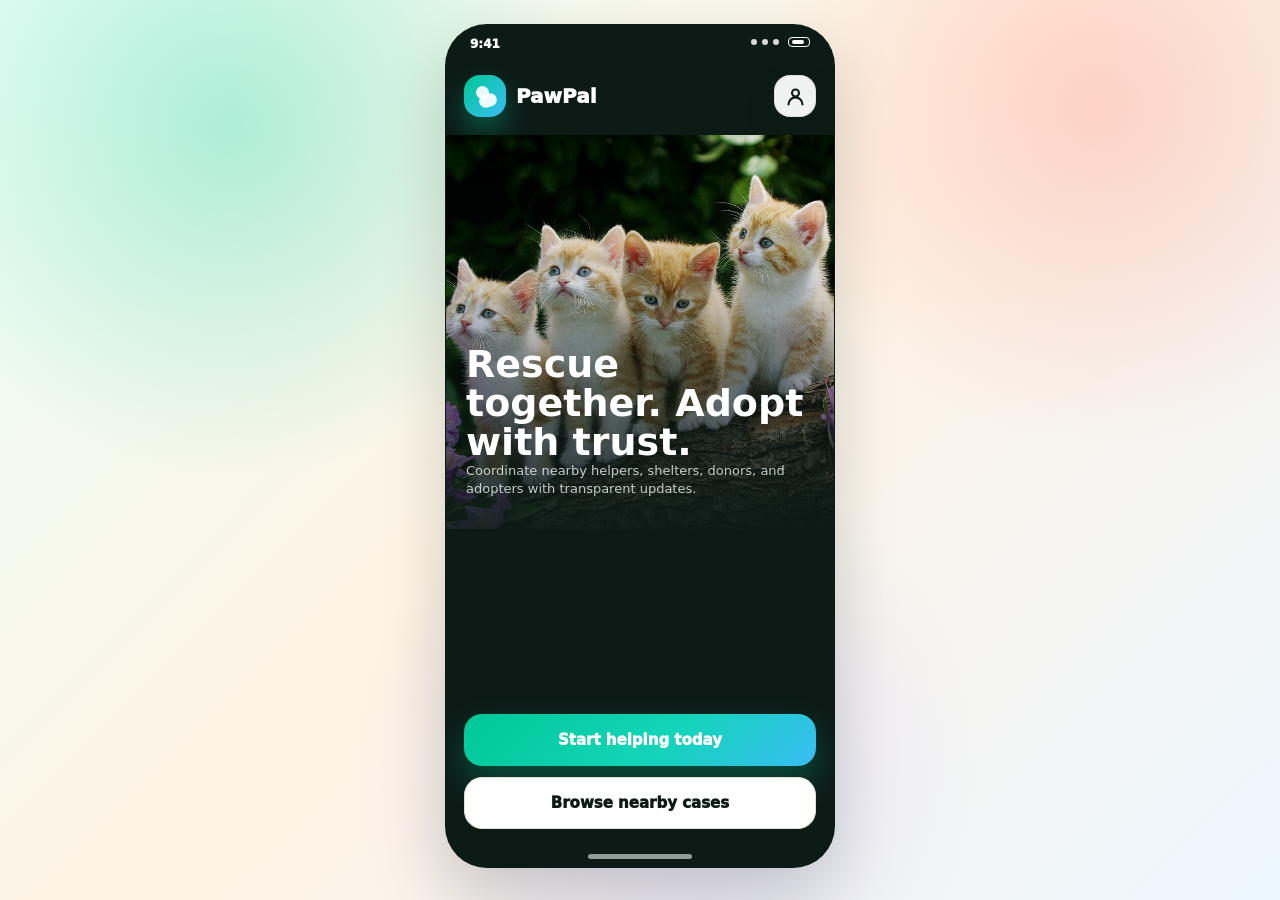
==== commit e99843d3: "Build advanced static app prototype" ====
--- a/index.html
+++ b/index.html
@@ -3,923 +3,11 @@
 <head>
   <meta charset="utf-8">
   <meta name="viewport" content="width=device-width, initial-scale=1">
-  <title>PawPal Connect - Interactive Prototype</title>
-  <style>
-    :root {
-      --ink: #0d1b17;
-      --muted: #687873;
-      --paper: #fff9ef;
-      --card: #ffffff;
-      --line: #e8dfcf;
-      --teal: #00c896;
-      --teal-dark: #00745f;
-      --teal-soft: #dcfaef;
-      --coral: #ff5b4a;
-      --coral-soft: #ffe4dd;
-      --amber: #ffc857;
-      --amber-soft: #fff1c5;
-      --sky: #42bdf5;
-      --sky-soft: #e1f5ff;
-      --violet: #7b61ff;
-      --violet-soft: #eeeaff;
-      --shadow: 0 24px 58px rgba(13, 27, 23, .18);
-      --soft-shadow: 0 14px 34px rgba(13, 27, 23, .11);
-      font-family: Inter, ui-sans-serif, system-ui, -apple-system, BlinkMacSystemFont, "Segoe UI", sans-serif;
-    }
-
-    * { box-sizing: border-box; }
-    body {
-      min-height: 100vh;
-      margin: 0;
-      color: var(--ink);
-      background:
-        radial-gradient(circle at 18% 14%, rgba(0, 200, 150, .28), transparent 26%),
-        radial-gradient(circle at 84% 16%, rgba(255, 91, 74, .24), transparent 25%),
-        radial-gradient(circle at 50% 78%, rgba(123, 97, 255, .18), transparent 30%),
-        linear-gradient(135deg, #eafff7, #fff2e4 48%, #eef7ff);
-      display: grid;
-      place-items: center;
-      padding: 28px;
-    }
-
-    svg { display: block; }
-    button {
-      font: inherit;
-      border: 0;
-      cursor: pointer;
-    }
-
-    .shell {
-      width: min(1180px, 100%);
-      display: grid;
-      grid-template-columns: 440px 1fr;
-      gap: 34px;
-      align-items: center;
-    }
-
-    .phone {
-      width: 390px;
-      height: 844px;
-      border-radius: 40px;
-      background: var(--paper);
-      overflow: hidden;
-      box-shadow: var(--shadow);
-      border: 1px solid rgba(13, 27, 23, .08);
-      position: relative;
-      justify-self: center;
-    }
-
-    .phone::after {
-      content: "";
-      position: absolute;
-      left: 142px;
-      right: 142px;
-      bottom: 8px;
-      height: 5px;
-      background: rgba(13, 27, 23, .23);
-      border-radius: 99px;
-      z-index: 50;
-    }
-
-    .phone.dark {
-      color: #fff;
-      background: #0d1b17;
-    }
-    .phone.dark::after { background: rgba(255,255,255,.58); }
-
-    .status {
-      height: 34px;
-      padding: 12px 24px 0;
-      display: flex;
-      justify-content: space-between;
-      align-items: flex-start;
-      font-size: 12px;
-      font-weight: 900;
-      position: relative;
-      z-index: 20;
-    }
-
-    .sys { display: flex; gap: 5px; align-items: center; }
-    .sys i {
-      width: 6px;
-      height: 6px;
-      background: currentColor;
-      border-radius: 99px;
-      opacity: .84;
-    }
-    .battery {
-      width: 22px;
-      height: 10px;
-      border: 1.7px solid currentColor;
-      border-radius: 4px;
-      position: relative;
-      margin-left: 4px;
-    }
-    .battery::after {
-      content: "";
-      position: absolute;
-      left: 3px;
-      top: 2px;
-      width: 12px;
-      height: 4px;
-      background: currentColor;
-      border-radius: 99px;
-    }
-
-    .screen {
-      display: none;
-      height: calc(100% - 34px);
-      padding: 16px 18px 94px;
-      position: relative;
-      overflow-y: auto;
-      scrollbar-width: none;
-      animation: enter .22s ease;
-    }
-    .screen::-webkit-scrollbar { display: none; }
-    .screen.active { display: block; }
-    .screen.full { padding: 16px 18px 36px; }
-    @keyframes enter {
-      from { opacity: .4; transform: translateY(10px); }
-      to { opacity: 1; transform: translateY(0); }
-    }
-
-    h1, h2, h3, p { margin: 0; }
-    h1 { font-size: 38px; line-height: 1.02; letter-spacing: 0; }
-    h2 { font-size: 25px; line-height: 1.12; letter-spacing: 0; }
-    h3 { font-size: 15px; line-height: 1.18; letter-spacing: 0; }
-    p { color: var(--muted); font-size: 13px; line-height: 1.42; }
-    .dark p { color: rgba(255,255,255,.74); }
-
-    .top {
-      display: flex;
-      align-items: center;
-      justify-content: space-between;
-      gap: 12px;
-      margin-bottom: 16px;
-    }
-    .brand {
-      display: flex;
-      align-items: center;
-      gap: 10px;
-      font-size: 20px;
-      font-weight: 950;
-    }
-    .logo {
-      width: 42px;
-      height: 42px;
-      border-radius: 16px;
-      background: linear-gradient(135deg, var(--teal), var(--sky));
-      box-shadow: 0 14px 26px rgba(0, 200, 150, .34);
-      position: relative;
-    }
-    .logo::before, .logo::after {
-      content: "";
-      position: absolute;
-      background: rgba(255,255,255,.92);
-      border-radius: 99px;
-    }
-    .logo::before { width: 13px; height: 13px; top: 11px; left: 12px; }
-    .logo::after { width: 18px; height: 13px; right: 9px; bottom: 10px; transform: rotate(-18deg); }
-
-    .icon-btn {
-      width: 42px;
-      height: 42px;
-      border-radius: 16px;
-      background: rgba(255,255,255,.92);
-      border: 1px solid rgba(13,27,23,.08);
-      box-shadow: var(--soft-shadow);
-      display: grid;
-      place-items: center;
-      color: var(--ink);
-    }
-    .svg-icon {
-      width: 20px;
-      height: 20px;
-      stroke: currentColor;
-      stroke-width: 2.45;
-      stroke-linecap: round;
-      stroke-linejoin: round;
-      fill: none;
-    }
-
-    .hero {
-      height: 374px;
-      margin: 18px -18px 0;
-      position: relative;
-      overflow: hidden;
-      background: #dcefe7;
-    }
-    .hero img, .photo {
-      width: 100%;
-      height: 100%;
-      object-fit: cover;
-      filter: saturate(1.08) contrast(1.03);
-    }
-    .hero::after {
-      content: "";
-      position: absolute;
-      inset: 0;
-      background: linear-gradient(0deg, rgba(13, 27, 23, .9), rgba(13, 27, 23, .18) 58%, transparent);
-    }
-    .hero-copy {
-      position: absolute;
-      left: 20px;
-      right: 20px;
-      bottom: 28px;
-      z-index: 2;
-    }
-
-    .btn {
-      width: 100%;
-      height: 54px;
-      border-radius: 18px;
-      color: #fff;
-      font-weight: 950;
-      font-size: 15px;
-      display: flex;
-      justify-content: center;
-      align-items: center;
-      gap: 9px;
-      background: linear-gradient(135deg, var(--teal), #15d6bd 55%, var(--sky));
-      box-shadow: 0 16px 34px rgba(0, 200, 150, .32);
-      transition: transform .16s ease, box-shadow .16s ease;
-    }
-    .btn:active, .icon-btn:active, .floating:active, .case-card:active, .task:active, .need:active, .control-grid button:active, .link-btn:active { transform: scale(.98); }
-    .btn.coral {
-      background: linear-gradient(135deg, var(--coral), #ff895b 58%, #ffb24a);
-      box-shadow: 0 16px 34px rgba(255, 91, 74, .30);
-    }
-    .btn.light {
-      background: #fff;
-      color: var(--ink);
-      border: 1px solid var(--line);
-      box-shadow: none;
-    }
-    .actions {
-      position: absolute;
-      left: 18px;
-      right: 18px;
-      bottom: 38px;
-      display: grid;
-      gap: 11px;
-      z-index: 18;
-    }
-    .screen.has-nav .actions { bottom: 94px; }
-
-    .nav {
-      position: absolute;
-      left: 14px;
-      right: 14px;
-      bottom: 17px;
-      height: 66px;
-      border-radius: 24px;
-      background: rgba(255,255,255,.95);
-      border: 1px solid rgba(13,27,23,.08);
-      box-shadow: 0 18px 36px rgba(13,27,23,.18);
-      display: grid;
-      grid-template-columns: repeat(5, 1fr);
-      z-index: 30;
-      backdrop-filter: blur(18px);
-    }
-    .nav[hidden] { display: none; }
-    .nav button {
-      background: transparent;
-      color: #687873;
-      display: grid;
-      justify-items: center;
-      align-content: center;
-      gap: 5px;
-      font-size: 10px;
-      font-weight: 900;
-    }
-    .nav svg {
-      width: 23px;
-      height: 23px;
-      stroke: currentColor;
-      stroke-width: 2.25;
-      stroke-linecap: round;
-      stroke-linejoin: round;
-      fill: none;
-    }
-    .nav button.active { color: var(--teal-dark); }
-    .nav button.active svg { stroke: var(--teal); filter: drop-shadow(0 7px 12px rgba(0,200,150,.35)); }
-
-    .card {
-      background: #fff;
-      border: 1px solid var(--line);
-      border-radius: 24px;
-      padding: 14px;
-      box-shadow: var(--soft-shadow);
-    }
-    .live-banner {
-      border-radius: 24px;
-      padding: 14px;
-      margin-bottom: 13px;
-      background: linear-gradient(135deg, #0d1b17, #084d42 58%, #0ba786);
-      color: #fff;
-      box-shadow: 0 18px 34px rgba(13,27,23,.20);
-      display: grid;
-      gap: 8px;
-    }
-    .live-banner p { color: rgba(255,255,255,.76); }
-    .insight-strip {
-      display: grid;
-      grid-template-columns: 1fr 1fr 1fr;
-      gap: 8px;
-      margin-bottom: 13px;
-    }
-    .insight {
-      min-height: 70px;
-      border-radius: 20px;
-      padding: 12px;
-      color: #fff;
-      box-shadow: var(--soft-shadow);
-    }
-    .insight strong { display: block; font-size: 18px; line-height: 1; margin-bottom: 7px; }
-    .insight span { font-size: 10px; font-weight: 900; opacity: .82; }
-    .insight.teal { background: linear-gradient(135deg, var(--teal), #20b7e7); }
-    .insight.coral { background: linear-gradient(135deg, var(--coral), #ff9f5d); }
-    .insight.violet { background: linear-gradient(135deg, var(--violet), #42bdf5); }
-    .stack { display: grid; gap: 12px; }
-    .input {
-      min-height: 50px;
-      border-radius: 17px;
-      background: #fff;
-      border: 1px solid var(--line);
-      padding: 15px;
-      color: var(--muted);
-      font-size: 13px;
-      font-weight: 760;
-    }
-    .input.big { min-height: 112px; }
-    .row {
-      display: flex;
-      align-items: center;
-      justify-content: space-between;
-      gap: 10px;
-    }
-    .avatar {
-      width: 42px;
-      height: 42px;
-      border-radius: 50%;
-      object-fit: cover;
-      border: 3px solid #fff;
-      box-shadow: var(--soft-shadow);
-      background: var(--teal-soft);
-    }
-    .search {
-      height: 50px;
-      background: #fff;
-      border: 1px solid var(--line);
-      border-radius: 18px;
-      display: flex;
-      align-items: center;
-      justify-content: space-between;
-      padding: 0 13px 0 16px;
-      margin-bottom: 14px;
-      box-shadow: var(--soft-shadow);
-      color: var(--muted);
-      font-size: 13px;
-      font-weight: 780;
-    }
-    .chips { display: flex; gap: 8px; overflow: hidden; margin-bottom: 14px; }
-    .chip {
-      padding: 9px 12px;
-      border-radius: 999px;
-      border: 1px solid var(--line);
-      background: #fff;
-      color: var(--ink);
-      font-weight: 900;
-      font-size: 12px;
-      white-space: nowrap;
-    }
-    .chip.active { background: var(--ink); color: #fff; border-color: var(--ink); }
-    .chip.teal { background: var(--teal-soft); color: var(--teal-dark); border-color: #bceede; }
-    .chip.coral { background: var(--coral-soft); color: #bc382b; border-color: #ffc5bc; }
-    .chip.amber { background: var(--amber-soft); color: #88620b; border-color: #f5d77b; }
-
-    .pill {
-      display: inline-flex;
-      align-items: center;
-      gap: 6px;
-      min-height: 26px;
-      padding: 6px 10px;
-      border-radius: 999px;
-      background: var(--teal-soft);
-      color: var(--teal-dark);
-      font-size: 11px;
-      font-weight: 950;
-      white-space: nowrap;
-    }
-    .pill.hot { background: var(--coral-soft); color: #b6382a; }
-    .pill.warn { background: var(--amber-soft); color: #88620b; }
-    .pill.blue { background: var(--sky-soft); color: #1771a0; }
-    .pulse {
-      width: 7px;
-      height: 7px;
-      border-radius: 99px;
-      background: currentColor;
-      box-shadow: 0 0 0 0 currentColor;
-      animation: pulse 1.5s infinite;
-    }
-    @keyframes pulse {
-      0% { box-shadow: 0 0 0 0 rgba(255,91,74,.45); }
-      100% { box-shadow: 0 0 0 9px rgba(255,91,74,0); }
-    }
-
-    .case-card {
-      border-radius: 26px;
-      background: #fff;
-      border: 1px solid rgba(13,27,23,.08);
-      box-shadow: var(--soft-shadow);
-      overflow: hidden;
-      margin-bottom: 13px;
-      cursor: pointer;
-    }
-    .case-photo { height: 180px; width: 100%; object-fit: cover; display: block; }
-    .case-content { padding: 13px; }
-    .case-meta {
-      color: var(--muted);
-      font-size: 11px;
-      font-weight: 850;
-      margin: 9px 0 10px;
-    }
-    .metrics {
-      display: grid;
-      grid-template-columns: repeat(3, 1fr);
-      gap: 8px;
-      margin-top: 12px;
-    }
-    .metric {
-      border-radius: 16px;
-      background: #f7f4ed;
-      padding: 10px 8px;
-      text-align: center;
-    }
-    .metric strong { display: block; font-size: 15px; margin-bottom: 2px; }
-    .metric span { color: var(--muted); font-size: 10px; font-weight: 850; }
-    .trust-list {
-      display: grid;
-      gap: 8px;
-      margin-top: 12px;
-    }
-    .trust-row {
-      display: grid;
-      grid-template-columns: 28px 1fr auto;
-      align-items: center;
-      gap: 9px;
-      border-radius: 16px;
-      background: #f7fbf6;
-      padding: 9px;
-    }
-    .trust-row b {
-      width: 28px;
-      height: 28px;
-      border-radius: 11px;
-      display: grid;
-      place-items: center;
-      background: var(--teal-soft);
-      color: var(--teal-dark);
-      font-size: 12px;
-    }
-    .mini-stepper {
-      display: grid;
-      grid-template-columns: repeat(4, 1fr);
-      gap: 8px;
-      margin: 12px 0;
-    }
-    .mini-step {
-      border-radius: 16px;
-      padding: 10px 6px;
-      text-align: center;
-      background: #fff;
-      border: 1px solid var(--line);
-      font-size: 10px;
-      font-weight: 950;
-      color: var(--muted);
-    }
-    .mini-step.active { color: var(--teal-dark); background: var(--teal-soft); border-color: #bceede; }
-
-    .floating {
-      position: absolute;
-      right: 22px;
-      bottom: 94px;
-      width: 58px;
-      height: 58px;
-      border-radius: 20px;
-      background: linear-gradient(135deg, var(--coral), var(--violet));
-      color: #fff;
-      display: grid;
-      place-items: center;
-      box-shadow: 0 18px 36px rgba(255,91,74,.36);
-      z-index: 26;
-    }
-    .floating svg { width: 25px; height: 25px; stroke: currentColor; stroke-width: 2.6; }
-
-    .detail-photo {
-      height: 318px;
-      margin: -16px -18px 0;
-      position: relative;
-      overflow: hidden;
-      background: #ddd;
-    }
-    .detail-photo img { width: 100%; height: 100%; object-fit: cover; }
-    .detail-photo::after {
-      content: "";
-      position: absolute;
-      inset: 0;
-      background: linear-gradient(0deg, rgba(13,27,23,.56), transparent 56%);
-    }
-    .hero-title {
-      position: absolute;
-      left: 18px;
-      right: 18px;
-      bottom: 46px;
-      z-index: 3;
-      color: #fff;
-      display: flex;
-      justify-content: space-between;
-      align-items: end;
-      gap: 12px;
-    }
-    .sheet {
-      margin: -28px -18px 0;
-      min-height: 520px;
-      border-radius: 30px 30px 0 0;
-      background: var(--paper);
-      padding: 20px 18px 150px;
-      position: relative;
-      z-index: 5;
-    }
-    .progress {
-      background: #fff;
-      border: 1px solid var(--line);
-      border-radius: 22px;
-      padding: 14px;
-      box-shadow: var(--soft-shadow);
-      margin: 12px 0;
-    }
-    .bars {
-      display: grid;
-      grid-template-columns: repeat(4, 1fr);
-      gap: 7px;
-      margin-top: 12px;
-    }
-    .bars i { height: 7px; border-radius: 99px; background: #e9e2d5; }
-    .bars i.done { background: var(--teal); }
-    .bars i.now { background: var(--coral); }
-
-    .need-grid {
-      display: grid;
-      grid-template-columns: 1fr 1fr;
-      gap: 10px;
-      margin-top: 12px;
-    }
-    .need {
-      display: grid;
-      grid-template-columns: 36px 1fr;
-      gap: 8px;
-      align-items: center;
-      background: #fff7f4;
-      border: 1px solid #ffd0c7;
-      border-radius: 18px;
-      padding: 11px;
-      cursor: pointer;
-    }
-    .round-icon {
-      width: 42px;
-      height: 42px;
-      border-radius: 16px;
-      background: var(--sky-soft);
-      color: #1771a0;
-      display: grid;
-      place-items: center;
-    }
-    .round-icon.coral { background: var(--coral-soft); color: #bc382b; }
-    .round-icon.amber { background: var(--amber-soft); color: #88620b; }
-    .round-icon.teal { background: var(--teal-soft); color: var(--teal-dark); }
-    .round-icon svg { width: 21px; height: 21px; stroke: currentColor; stroke-width: 2.5; fill: none; }
-
-    .message {
-      display: grid;
-      grid-template-columns: 42px 1fr;
-      gap: 10px;
-      margin-bottom: 12px;
-    }
-    .bubble {
-      background: #fff;
-      border: 1px solid var(--line);
-      border-radius: 20px;
-      padding: 12px;
-      box-shadow: var(--soft-shadow);
-    }
-    .task {
-      display: grid;
-      grid-template-columns: 46px 1fr auto;
-      align-items: center;
-      gap: 10px;
-      background: #fff;
-      border: 1px solid var(--line);
-      border-radius: 22px;
-      padding: 11px;
-      box-shadow: var(--soft-shadow);
-      margin-bottom: 10px;
-      cursor: pointer;
-    }
-    .map {
-      height: 216px;
-      border-radius: 28px;
-      overflow: hidden;
-      position: relative;
-      border: 1px solid rgba(13,27,23,.08);
-      background:
-        linear-gradient(45deg, rgba(255,255,255,.48) 25%, transparent 25%),
-        linear-gradient(-45deg, rgba(255,255,255,.40) 25%, transparent 25%),
-        linear-gradient(135deg, #c9eedc, #dbf2ff 48%, #fff0d0);
-      background-size: 44px 44px;
-      box-shadow: var(--soft-shadow);
-    }
-    .road {
-      position: absolute;
-      left: 28px;
-      top: 98px;
-      width: 310px;
-      height: 18px;
-      border-radius: 99px;
-      background: rgba(255,255,255,.82);
-      transform: rotate(-26deg);
-    }
-    .pin {
-      position: absolute;
-      width: 28px;
-      height: 28px;
-      border-radius: 50% 50% 50% 7px;
-      background: var(--coral);
-      transform: rotate(-45deg);
-      border: 4px solid #fff;
-      box-shadow: 0 10px 20px rgba(13,27,23,.18);
-    }
-    .pin::after { content: ""; position: absolute; inset: 6px; background: #fff; border-radius: 50%; }
-    .pin.a { left: 75px; top: 82px; }
-    .pin.b { right: 86px; top: 48px; background: var(--teal); }
-    .pin.c { right: 124px; bottom: 45px; background: var(--amber); }
-
-    .segment {
-      height: 52px;
-      background: #fff;
-      border: 1px solid var(--line);
-      border-radius: 19px;
-      padding: 5px;
-      display: grid;
-      grid-template-columns: repeat(3, 1fr);
-      gap: 5px;
-      margin-bottom: 13px;
-    }
-    .segment button {
-      border-radius: 15px;
-      background: transparent;
-      color: var(--muted);
-      font-size: 12px;
-      font-weight: 950;
-    }
-    .segment button.active { background: var(--ink); color: #fff; }
-    .timeline {
-      display: grid;
-      gap: 10px;
-      margin-top: 12px;
-      position: relative;
-    }
-    .timeline::before {
-      content: "";
-      position: absolute;
-      left: 20px;
-      top: 8px;
-      bottom: 8px;
-      width: 2px;
-      background: #e5dac7;
-    }
-    .timeline-item {
-      display: grid;
-      grid-template-columns: 42px 1fr;
-      gap: 10px;
-      align-items: start;
-      position: relative;
-    }
-    .timeline-dot {
-      width: 42px;
-      height: 42px;
-      border-radius: 16px;
-      background: var(--teal-soft);
-      color: var(--teal-dark);
-      display: grid;
-      place-items: center;
-      font-weight: 950;
-      border: 4px solid #fff;
-      z-index: 1;
-    }
-    .receipt-grid {
-      display: grid;
-      grid-template-columns: repeat(3, 1fr);
-      gap: 8px;
-      margin-top: 12px;
-    }
-    .receipt {
-      border-radius: 16px;
-      padding: 10px;
-      background: #f7f4ed;
-      min-height: 64px;
-    }
-    .receipt strong { display: block; font-size: 13px; margin-bottom: 5px; }
-    .receipt span { color: var(--muted); font-size: 10px; font-weight: 850; }
-
-    .stats {
-      display: grid;
-      grid-template-columns: 1fr 1fr;
-      gap: 10px;
-      margin-bottom: 12px;
-    }
-    .stat {
-      background: #fff;
-      border: 1px solid var(--line);
-      border-radius: 22px;
-      padding: 14px;
-      box-shadow: var(--soft-shadow);
-    }
-    .stat strong { display: block; font-size: 28px; line-height: 1; margin-bottom: 6px; }
-
-    .profile-card {
-      background: linear-gradient(135deg, var(--teal), var(--sky) 58%, var(--violet));
-      border-radius: 30px;
-      padding: 20px;
-      color: #fff;
-      box-shadow: 0 20px 38px rgba(0,200,150,.28);
-      margin-bottom: 14px;
-    }
-    .profile-card p { color: rgba(255,255,255,.78); }
-    .badge-grid {
-      display: grid;
-      grid-template-columns: 1fr 1fr;
-      gap: 10px;
-      margin-top: 14px;
-    }
-    .badge {
-      border-radius: 18px;
-      padding: 12px;
-      background: rgba(255,255,255,.18);
-      border: 1px solid rgba(255,255,255,.30);
-      font-size: 12px;
-      font-weight: 950;
-    }
-    .donut {
-      width: 138px;
-      height: 138px;
-      margin: 8px auto 10px;
-      border-radius: 50%;
-      background: conic-gradient(var(--teal) 0 44%, var(--coral) 44% 70%, var(--amber) 70% 88%, var(--sky) 88% 100%);
-      position: relative;
-    }
-    .donut::after {
-      content: "RM2.4k";
-      position: absolute;
-      inset: 30px;
-      border-radius: 50%;
-      background: #fff;
-      display: grid;
-      place-items: center;
-      font-weight: 950;
-    }
-    .score-card {
-      border-radius: 26px;
-      padding: 16px;
-      background: linear-gradient(135deg, #fff, #ecfff8);
-      border: 1px solid #beeedd;
-      box-shadow: var(--soft-shadow);
-      margin-bottom: 12px;
-    }
-    .score-row {
-      display: grid;
-      grid-template-columns: 1fr 70px;
-      align-items: center;
-      gap: 12px;
-    }
-    .score {
-      width: 70px;
-      height: 70px;
-      border-radius: 24px;
-      display: grid;
-      place-items: center;
-      background: var(--ink);
-      color: #fff;
-      font-size: 24px;
-      font-weight: 950;
-    }
-
-    .support-panel {
-      display: grid;
-      gap: 14px;
-    }
-    .support-panel h1 { font-size: 46px; max-width: 560px; }
-    .support-panel > p { max-width: 610px; font-size: 16px; }
-    .demo-controls {
-      background: rgba(255,255,255,.78);
-      border: 1px solid rgba(255,255,255,.66);
-      box-shadow: var(--shadow);
-      border-radius: 30px;
-      padding: 24px;
-      backdrop-filter: blur(18px);
-      display: grid;
-      gap: 12px;
-      max-width: 620px;
-    }
-    .control-grid {
-      display: grid;
-      grid-template-columns: repeat(3, 1fr);
-      gap: 10px;
-    }
-    .control-grid button, .link-btn {
-      min-height: 46px;
-      border-radius: 15px;
-      background: #fff;
-      border: 1px solid var(--line);
-      color: var(--ink);
-      font-weight: 900;
-      box-shadow: var(--soft-shadow);
-    }
-    .link-btn { display: inline-flex; align-items: center; justify-content: center; text-decoration: none; padding: 0 16px; }
-    .tip {
-      background: var(--teal-soft);
-      color: var(--teal-dark);
-      border-radius: 20px;
-      padding: 14px;
-      font-size: 13px;
-      font-weight: 850;
-      line-height: 1.45;
-    }
-
-    .toast {
-      position: fixed;
-      left: 50%;
-      bottom: 22px;
-      transform: translateX(-50%);
-      border-radius: 999px;
-      background: rgba(13, 27, 23, .92);
-      color: #fff;
-      padding: 12px 18px;
-      font-size: 13px;
-      font-weight: 850;
-      box-shadow: 0 16px 36px rgba(13, 27, 23, .24);
-      opacity: 0;
-      pointer-events: none;
-      transition: .2s ease;
-      z-index: 100;
-    }
-    .toast.show { opacity: 1; transform: translateX(-50%) translateY(-6px); }
-    .modal {
-      position: absolute;
-      inset: 0;
-      z-index: 70;
-      background: rgba(13, 27, 23, .42);
-      display: none;
-      align-items: end;
-      padding: 18px;
-    }
-    .modal.show { display: flex; }
-    .modal-card {
-      width: 100%;
-      background: #fff;
-      border-radius: 28px;
-      padding: 18px;
-      box-shadow: var(--shadow);
-      display: grid;
-      gap: 12px;
-    }
-    .notif-dot {
-      position: absolute;
-      top: 13px;
-      right: 13px;
-      min-width: 18px;
-      height: 18px;
-      border-radius: 99px;
-      background: var(--coral);
-      color: #fff;
-      font-size: 10px;
-      display: grid;
-      place-items: center;
-      font-weight: 950;
-      border: 2px solid #fff;
-    }
-
-    @media (max-width: 900px) {
-      body { padding: 18px; }
-      .shell { grid-template-columns: 1fr; }
-      .support-panel { order: -1; }
-      .support-panel h1 { font-size: 34px; }
-      .phone { width: min(390px, 100vw - 28px); }
-    }
-  </style>
+  <title>PawPal Connect</title>
+  <link rel="stylesheet" href="styles.css">
 </head>
 <body>
-  <svg width="0" height="0" style="position:absolute;visibility:hidden" aria-hidden="true">
+  <svg width="0" height="0" aria-hidden="true" class="sprite">
     <symbol id="i-home" viewBox="0 0 24 24"><path d="M3 11.5 12 4l9 7.5"/><path d="M5.5 10.5V20h13v-9.5"/><path d="M9.5 20v-6h5v6"/></symbol>
     <symbol id="i-map" viewBox="0 0 24 24"><path d="M9 18 3 21V6l6-3 6 3 6-3v15l-6 3-6-3Z"/><path d="M9 3v15"/><path d="M15 6v15"/></symbol>
     <symbol id="i-plus" viewBox="0 0 24 24"><path d="M12 5v14"/><path d="M5 12h14"/></symbol>
@@ -931,385 +19,42 @@
     <symbol id="i-back" viewBox="0 0 24 24"><path d="m15 18-6-6 6-6"/></symbol>
     <symbol id="i-close" viewBox="0 0 24 24"><path d="m6 6 12 12"/><path d="M18 6 6 18"/></symbol>
     <symbol id="i-shield" viewBox="0 0 24 24"><path d="M12 22s8-4 8-11V5l-8-3-8 3v6c0 7 8 11 8 11Z"/><path d="m9 12 2 2 4-5"/></symbol>
+    <symbol id="i-heart" viewBox="0 0 24 24"><path d="M20.8 5.9a5.4 5.4 0 0 0-7.7 0L12 7l-1.1-1.1a5.4 5.4 0 1 0-7.7 7.7L12 22l8.8-8.4a5.4 5.4 0 0 0 0-7.7Z"/></symbol>
+    <symbol id="i-card" viewBox="0 0 24 24"><rect x="3" y="5" width="18" height="14" rx="3"/><path d="M3 10h18"/><path d="M7 15h4"/></symbol>
+    <symbol id="i-camera" viewBox="0 0 24 24"><path d="M4 8h4l2-3h4l2 3h4v11H4Z"/><circle cx="12" cy="14" r="3"/></symbol>
     <symbol id="i-settings" viewBox="0 0 24 24"><path d="M12 8a4 4 0 1 0 0 8 4 4 0 0 0 0-8Z"/><path d="M4 12h2"/><path d="M18 12h2"/><path d="m6.3 6.3 1.4 1.4"/><path d="m16.3 16.3 1.4 1.4"/><path d="m17.7 6.3-1.4 1.4"/><path d="m7.7 16.3-1.4 1.4"/></symbol>
-    <symbol id="i-info" viewBox="0 0 24 24"><circle cx="12" cy="12" r="9"/><path d="M12 11v6"/><path d="M12 7h.01"/></symbol>
   </svg>
 
-  <main class="shell">
-    <section class="phone dark" id="phone">
-      <div class="status"><span>9:41</span><div class="sys"><i></i><i></i><i></i><span class="battery"></span></div></div>
-
-      <section class="screen full active" data-screen="onboarding">
-        <div class="top"><div class="brand"><div class="logo"></div>PawPal</div><button class="icon-btn" data-go="safety"><svg class="svg-icon"><use href="#i-info"></use></svg></button></div>
-        <div class="hero"><img src="assets/pet_5_1.png" alt="Kittens"><div class="hero-copy"><h1>Rescue together. Adopt with trust.</h1><p>Coordinate volunteers, donors, shelters, and nearby pet lovers with transparent updates.</p></div></div>
-        <div class="actions"><button class="btn" data-go="login">Start helping today</button><button class="btn light" data-go="feed">Browse community cases</button></div>
-      </section>
-
-      <section class="screen full" data-screen="login">
-        <div class="brand"><div class="logo"></div>PawPal Connect</div>
-        <div style="height:42px"></div>
-        <h1>Welcome back, rescuer.</h1>
-        <p style="margin-top:12px">Sign in to manage adoption requests, volunteer tasks, and donation proof.</p>
-        <div style="height:30px"></div>
-        <div class="stack">
-          <div class="input">Email address</div>
-          <div class="input">Password</div>
-          <div class="row"><span class="chip teal">Remember me</span><p>Forgot password?</p></div>
-        </div>
-        <div class="actions"><button class="btn" data-go="feed">Log in</button><button class="btn light" data-toast="Account creation flow shown in report">Create account</button></div>
-      </section>
-
-      <section class="screen has-nav" data-screen="feed">
-        <div class="row" style="margin-bottom:16px"><div><p style="font-weight:850">Nearby community</p><h2>Good morning, Alya</h2></div><div class="row" style="gap:8px"><button class="icon-btn" data-go="create"><svg class="svg-icon"><use href="#i-plus"></use></svg></button><img class="avatar" src="assets/user_1.png" alt="User"></div></div>
-        <div class="live-banner" data-go="notifications">
-          <div class="row"><h3>Live coordination room</h3><span class="pill hot">3 active</span></div>
-          <p>Volunteers are arranging transport, foster care, and medical proof for urgent cases near campus.</p>
-        </div>
-        <button class="search" data-go="map"><span>Search rescue cases, tags, shelters</span><svg class="svg-icon"><use href="#i-filter"></use></svg></button>
-        <div class="chips"><button class="chip active">All</button><button class="chip coral" data-go="case">Urgent</button><button class="chip teal">Verified</button><button class="chip">Adoption</button></div>
-        <div class="insight-strip">
-          <div class="insight teal"><strong>14</strong><span>nearby helpers</span></div>
-          <div class="insight coral"><strong>2</strong><span>critical cases</span></div>
-          <div class="insight violet"><strong>RM2.4k</strong><span>tracked support</span></div>
-        </div>
-        <article class="case-card" data-go="case">
-          <img class="case-photo" src="assets/pet_6_1.png" alt="Dog">
-          <div class="case-content">
-            <div class="row"><span class="pill hot"><i class="pulse"></i>Urgent rescue</span><span class="pill blue">1.2 km</span></div>
-            <div class="case-meta">Tan Shelter - 8 min ago - 12 comments</div>
-            <h3>Small dog found near campus rail</h3>
-            <p style="margin-top:6px">Needs transport, foster help, and medical support tonight.</p>
-            <div class="metrics"><div class="metric"><strong id="feedTasks">3</strong><span>tasks</span></div><div class="metric"><strong id="feedPledge">RM90</strong><span>pledged</span></div><div class="metric"><strong>82%</strong><span>trusted</span></div></div>
+  <main class="stage">
+    <section class="phone" id="phone">
+      <div class="status">
+        <span>9:41</span>
+        <div class="system"><i></i><i></i><i></i><span class="battery"></span></div>
+      </div>
+      <section class="screen" id="screen" aria-live="polite"></section>
+      <nav class="bottom-nav" id="bottomNav" hidden>
+        <button data-tab="feed"><svg><use href="#i-home"></use></svg><span>Feed</span></button>
+        <button data-tab="explore"><svg><use href="#i-map"></use></svg><span>Explore</span></button>
+        <button data-tab="create"><svg><use href="#i-plus"></use></svg><span>Post</span></button>
+        <button data-tab="tasks"><svg><use href="#i-task"></use></svg><span>Tasks</span></button>
+        <button data-tab="profile" class="nav-profile"><b id="navBadge" hidden>0</b><svg><use href="#i-user"></use></svg><span>Profile</span></button>
+      </nav>
+      <div class="modal" id="modal" hidden>
+        <div class="modal-card">
+          <div class="row">
+            <h2 id="modalTitle">Done</h2>
+            <button class="icon-btn" data-close-modal aria-label="Close"><svg><use href="#i-close"></use></svg></button>
           </div>
-        </article>
-        <article class="card" data-go="adoption" style="cursor:pointer"><div class="row"><h3>Kittens ready for screening</h3><span class="pill">Adoption</span></div><p style="margin-top:7px">Four healthy kittens. Owner wants verified adopters only.</p></article>
-      </section>
-
-      <section class="screen has-nav" data-screen="map">
-        <div class="top"><h2>Explore nearby</h2><button class="icon-btn" data-toast="Filter: urgent, verified, open tasks"><svg class="svg-icon"><use href="#i-filter"></use></svg></button></div>
-        <button class="search" data-toast="Try tags: foster, food, medical, urgent"><span>Cat, foster, medical, urgent</span><svg class="svg-icon"><use href="#i-search"></use></svg></button>
-        <div class="chips"><button class="chip active">5 km</button><button class="chip teal">Verified</button><button class="chip coral">Open tasks</button></div>
-        <div class="map"><i class="road"></i><i class="pin a"></i><i class="pin b"></i><i class="pin c"></i></div>
-        <div style="height:15px"></div>
-        <article class="task" data-go="case"><div class="round-icon coral"><svg><use href="#i-bell"></use></svg></div><div><h3>Rabbit missing near hostel</h3><p>Last seen 20 minutes ago</p></div><span class="pill hot">Live</span></article>
-        <article class="task" data-go="donation"><div class="round-icon"><svg><use href="#i-shield"></use></svg></div><div><h3>Food support requested</h3><p>Two bags needed before weekend</p></div><span class="pill">2.4 km</span></article>
-      </section>
-
-      <section class="screen has-nav" data-screen="case">
-        <div class="detail-photo"><img src="assets/pet_6_1.png" alt="Dog"><button class="icon-btn" data-back style="position:absolute;top:16px;left:18px;z-index:4"><svg class="svg-icon"><use href="#i-back"></use></svg></button><div class="hero-title"><h2>Snoky needs help tonight</h2><span class="pill hot">Critical</span></div></div>
-        <div class="sheet">
-          <div class="row"><div><h3>Urgent rescue near campus rail</h3><p>Reported by Tan Shelter. Community verified 8 minutes ago.</p></div><span class="pill">Verified</span></div>
-          <div class="progress"><div class="row"><h3>Rescue progress</h3><p id="caseStep">Step 3 of 4</p></div><div class="bars"><i class="done"></i><i class="done"></i><i class="now" id="caseNow"></i><i id="caseLast"></i></div></div>
-          <div class="mini-stepper"><div class="mini-step active">Posted</div><div class="mini-step active">Verified</div><div class="mini-step active">Help</div><div class="mini-step">Closed</div></div>
-          <div class="metrics"><div class="metric"><strong id="caseTasks">3</strong><span>open tasks</span></div><div class="metric"><strong id="casePledge">RM90</strong><span>pledged</span></div><div class="metric"><strong>12</strong><span>updates</span></div></div>
-          <div class="card" style="margin-top:12px">
-            <div class="row"><h3>Trust checks</h3><span class="pill">82% trusted</span></div>
-            <div class="trust-list">
-              <div class="trust-row"><b>1</b><div><h3>Shelter account verified</h3><p>Tan Shelter has 4.9 community rating.</p></div><span class="pill">Pass</span></div>
-              <div class="trust-row"><b>2</b><div><h3>Location protected</h3><p>Exact pickup point hidden until task confirmation.</p></div><span class="pill">On</span></div>
-              <div class="trust-row"><b>3</b><div><h3>Photo evidence requested</h3><p>Clear injury photo required before donation release.</p></div><span class="pill warn">Pending</span></div>
-            </div>
-          </div>
-          <div class="card" style="margin-top:12px"><div class="row"><h3>Help needed now</h3><span class="pill hot">Tonight</span></div><div class="need-grid"><div class="need" data-go="claim"><div class="round-icon coral"><svg><use href="#i-map"></use></svg></div><div><h3>Transport</h3><p>Before 8 PM</p></div></div><div class="need" data-go="claim"><div class="round-icon amber"><svg><use href="#i-home"></use></svg></div><div><h3>Foster</h3><p>One night</p></div></div></div></div>
-          <div class="actions"><button class="btn coral" data-go="tasks">Help this case</button></div>
-        </div>
-      </section>
-
-      <section class="screen has-nav" data-screen="comments">
-        <div class="top"><h2>Community updates</h2><button class="icon-btn" data-go="create"><svg class="svg-icon"><use href="#i-plus"></use></svg></button></div>
-        <div class="message"><img class="avatar" src="assets/user_1.png" alt=""><div class="bubble"><h3>Tan Shelter</h3><p>I can bring a carrier. Need someone with a car by 7 PM.</p></div></div>
-        <div class="message"><div class="avatar"></div><div class="bubble"><h3>Mei Lin</h3><p>Verified location. Dog is scared but not aggressive.</p></div></div>
-        <div class="message"><div class="avatar"></div><div class="bubble"><h3>Campus Vet Club</h3><p>Please upload a clearer injury photo before moving him.</p></div></div>
-        <div class="card"><div class="row"><h3>Trust signal</h3><span class="pill">2 verifications</span></div><p style="margin-top:7px">Community verification makes urgent posts safer before donations or meetups.</p></div>
-        <div class="actions"><div class="input">Write an update...</div><button class="btn" data-action="post-update">Post update</button></div>
-      </section>
-
-      <section class="screen has-nav" data-screen="create">
-        <div class="top"><h2>Create a case</h2><button class="icon-btn" data-back><svg class="svg-icon"><use href="#i-close"></use></svg></button></div>
-        <div class="segment"><button class="active">Rescue</button><button>Adopt</button><button>Donate</button></div>
-        <div class="stack">
-          <div class="input">Pet name or temporary name</div>
-          <div class="row"><div class="input" style="width:48%">Pet type</div><div class="input" style="width:48%">Urgency</div></div>
-          <div class="input">Approximate location only</div>
-          <div class="input big">What happened and what help is needed?</div>
-          <div class="card"><div class="row"><h3>Add photos</h3><span class="pill blue">0/3</span></div><p style="margin-top:6px">Clear photos help volunteers verify and respond faster.</p></div>
-        </div>
-        <div class="actions"><button class="btn" data-action="publish">Publish case</button></div>
-      </section>
-
-      <section class="screen has-nav" data-screen="adoption">
-        <div class="top"><h2>Adoption match</h2><button class="icon-btn" data-back><svg class="svg-icon"><use href="#i-back"></use></svg></button></div>
-        <article class="case-card"><img class="case-photo" src="assets/pet_5_1.png" alt="Kittens"><div class="case-content"><div class="row"><h3>Kitties</h3><span class="pill">Screening</span></div><p style="margin-top:6px">Four healthy kittens. Owner prefers adopters with stable home plans.</p></div></article>
-        <div class="score-card"><div class="score-row"><div><h3>Human-centered matching</h3><p style="margin-top:6px">The owner sees lifestyle fit, care readiness, and prior adoption history before choosing.</p></div><div class="score">91%</div></div></div>
-        <div class="stats"><div class="stat"><strong>91%</strong><p>Profile match</p></div><div class="stat"><strong>2</strong><p>Owner questions</p></div></div>
-        <div class="stack"><div class="input">Home type</div><div class="input">Pet experience</div><div class="input big">Why are you a good fit?</div></div>
-        <div class="actions"><button class="btn" data-action="application">Submit application</button></div>
-      </section>
-
-      <section class="screen has-nav" data-screen="donation">
-        <div class="top"><h2>Donation pledge</h2><button class="icon-btn" data-back><svg class="svg-icon"><use href="#i-back"></use></svg></button></div>
-        <div class="card"><div class="row"><h3>Medical support</h3><span class="pill hot" id="donationLeft">RM210 left</span></div><p style="margin-top:6px">Funds are released after receipt and community review.</p></div>
-        <div class="segment"><button class="active">Money</button><button>Food</button><button>Medical</button></div>
-        <div class="stats"><div class="stat"><strong>RM20</strong><p>Quick pledge</p></div><div class="stat"><strong>RM50</strong><p>Most common</p></div></div>
-        <div class="card" style="background:linear-gradient(135deg,#fff,#fff7dc);border-color:#f1d684"><div class="row"><h3>Proof required</h3><span class="pill warn">Transparent</span></div><div class="input" style="border-style:dashed;margin:12px 0">Upload receipt / transfer screenshot</div><p>Every donor can follow how the support is used.</p></div>
-        <div class="card" style="margin-top:12px">
-          <div class="row"><h3>Transparency timeline</h3><span class="pill">Public</span></div>
-          <div class="timeline">
-            <div class="timeline-item"><div class="timeline-dot">1</div><div><h3>Pledge locked</h3><p>Donor commits RM50 to medical support.</p></div></div>
-            <div class="timeline-item"><div class="timeline-dot">2</div><div><h3>Receipt reviewed</h3><p>Community checks proof before funds are marked used.</p></div></div>
-            <div class="timeline-item"><div class="timeline-dot">3</div><div><h3>Closure update</h3><p>Case owner posts outcome photo and spending note.</p></div></div>
-          </div>
-        </div>
-        <div class="actions"><button class="btn coral" data-action="pledge">Confirm pledge</button></div>
-      </section>
-
-      <section class="screen has-nav" data-screen="tasks">
-        <div class="top"><h2>Volunteer tasks</h2><button class="icon-btn" data-toast="Showing open nearby tasks"><svg class="svg-icon"><use href="#i-filter"></use></svg></button></div>
-        <div class="chips"><button class="chip active">Open</button><button class="chip teal">Nearby</button><button class="chip">My tasks</button></div>
-        <article class="task" data-go="claim"><div class="round-icon coral"><svg><use href="#i-map"></use></svg></div><div><h3>Transport to vet</h3><p>1.2 km - before 8 PM</p></div><span class="pill hot" id="transportStatus">Open</span></article>
-        <article class="task" data-go="claim"><div class="round-icon amber"><svg><use href="#i-home"></use></svg></div><div><h3>Temporary foster</h3><p>One night, quiet space</p></div><span class="pill hot">Open</span></article>
-        <article class="task"><div class="round-icon"><svg><use href="#i-shield"></use></svg></div><div><h3>Verify receipt</h3><p>Check medical proof</p></div><span class="pill">Claimed</span></article>
-        <article class="task"><div class="round-icon"><svg><use href="#i-plus"></use></svg></div><div><h3>Post status photo</h3><p>After vet visit</p></div><span class="pill">Done</span></article>
-      </section>
-
-      <section class="screen has-nav" data-screen="claim">
-        <div class="top"><h2>Claim transport</h2><button class="icon-btn" data-back><svg class="svg-icon"><use href="#i-back"></use></svg></button></div>
-        <div class="map"><i class="road"></i><i class="pin a"></i><i class="pin b"></i></div>
-        <div style="height:14px"></div>
-        <div class="card"><div class="row"><h3>Pickup to VetCare</h3><span class="pill hot">Tonight</span></div><p style="margin-top:7px">Exact pickup point is shared only after the case owner confirms.</p></div>
-        <div class="stack" style="margin-top:12px"><div class="input">Available 6:30 PM - 8:00 PM</div><div class="input">I have transport and a carrier</div><div class="input big">Message to case owner</div></div>
-        <div class="actions"><button class="btn coral" data-action="claim">Claim task safely</button></div>
-      </section>
-
-      <section class="screen has-nav" data-screen="notifications">
-        <div class="top"><h2>Updates</h2><button class="icon-btn" data-go="safety"><svg class="svg-icon"><use href="#i-settings"></use></svg></button></div>
-        <div id="notificationList" class="stack">
-          <article class="task"><div class="round-icon coral"><svg><use href="#i-map"></use></svg></div><div><h3>Transport claimed</h3><p>Alya is waiting for pickup confirmation.</p></div><span class="pill">2m</span></article>
-          <article class="task"><div class="round-icon amber"><svg><use href="#i-shield"></use></svg></div><div><h3>Receipt uploaded</h3><p>Medical proof is ready for review.</p></div><span class="pill">18m</span></article>
-          <article class="task"><div class="round-icon"><svg><use href="#i-user"></use></svg></div><div><h3>Adoption review</h3><p>Your Kitties application is under review.</p></div><span class="pill">1h</span></article>
-          <article class="task"><div class="round-icon"><svg><use href="#i-bell"></use></svg></div><div><h3>Case verified</h3><p>Two trusted users confirmed location.</p></div><span class="pill">3h</span></article>
-        </div>
-      </section>
-
-      <section class="screen has-nav" data-screen="profile">
-        <div class="top"><h2>Profile</h2><button class="icon-btn" data-go="dashboard"><svg class="svg-icon"><use href="#i-settings"></use></svg></button></div>
-        <div class="profile-card"><div class="row"><div><h2>Alya Rahman</h2><p>Campus volunteer - verified donor</p></div><img class="avatar" src="assets/user_1.png" alt=""></div><div class="badge-grid"><div class="badge">Verified rescuer</div><div class="badge">Trusted donor</div><div class="badge">Fast responder</div><div class="badge">Safe meetup</div></div></div>
-        <div class="stats"><div class="stat"><strong id="casesHelped">18</strong><p>Cases helped</p></div><div class="stat"><strong>4.8</strong><p>Community rating</p></div></div>
-        <div class="card" data-go="safety" style="cursor:pointer"><div class="row"><h3>Privacy mode</h3><span class="pill">On</span></div><p style="margin-top:7px">Phone and exact address stay hidden until a task is confirmed.</p></div>
-      </section>
-
-      <section class="screen has-nav" data-screen="dashboard">
-        <div class="top"><h2>Community impact</h2><button class="icon-btn" data-go="flow"><svg class="svg-icon"><use href="#i-task"></use></svg></button></div>
-        <div class="stats"><div class="stat"><strong>42</strong><p>Pets posted</p></div><div class="stat"><strong>16</strong><p>Adopted</p></div><div class="stat"><strong>89</strong><p>Tasks completed</p></div><div class="stat"><strong>73%</strong><p>Verified cases</p></div></div>
-        <div class="card"><div class="row"><h3>Donation transparency</h3><span class="pill warn">Monthly</span></div><div class="donut"></div><p>Money, medical, food, and transport support tracked publicly.</p></div>
-        <div class="receipt-grid">
-          <div class="receipt"><strong>RM820</strong><span>medical proof</span></div>
-          <div class="receipt"><strong>31</strong><span>verified posts</span></div>
-          <div class="receipt"><strong>4.8</strong><span>trust score</span></div>
-        </div>
-        <div class="card" style="margin-top:12px"><h3>Top social tags</h3><p style="margin-top:7px">urgent, foster needed, verified, medical, campus area</p></div>
-      </section>
-
-      <section class="screen has-nav" data-screen="safety">
-        <div class="top"><h2>Safety center</h2><button class="icon-btn" data-back><svg class="svg-icon"><use href="#i-back"></use></svg></button></div>
-        <div class="stack">
-          <div class="task"><div class="round-icon teal"><strong>1</strong></div><div><h3>Location protection</h3><p>Public posts show approximate area only.</p></div></div>
-          <div class="task"><div class="round-icon teal"><strong>2</strong></div><div><h3>Donation credibility</h3><p>Receipts and closure updates are required for medical cases.</p></div></div>
-          <div class="task"><div class="round-icon teal"><strong>3</strong></div><div><h3>Report suspicious activity</h3><p>Flag fake photos, harassment, or unsafe meetup behavior.</p></div></div>
-          <div class="task"><div class="round-icon teal"><strong>4</strong></div><div><h3>Community moderation</h3><p>Trusted volunteers review high-risk rescue posts.</p></div></div>
-        </div>
-        <div class="actions"><button class="btn" data-action="report">Submit report</button></div>
-      </section>
-
-      <section class="screen has-nav" data-screen="flow">
-        <div class="top"><h2>Presentation flow</h2><button class="icon-btn" data-go="feed"><svg class="svg-icon"><use href="#i-info"></use></svg></button></div>
-        <div class="stack">
-          <div class="card"><h3>1. Discover</h3><p style="margin-top:8px">User finds an urgent nearby rescue case from feed or map.</p></div>
-          <div class="card"><h3>2. Verify</h3><p style="margin-top:8px">Comments, trusted badges, and updates build credibility.</p></div>
-          <div class="card"><h3>3. Collaborate</h3><p style="margin-top:8px">Volunteers claim tasks while donors pledge support.</p></div>
-          <div class="card"><h3>4. Track impact</h3><p style="margin-top:8px">Dashboard shows rescue progress, donations, adoption, and social activity.</p></div>
-          <div class="card"><span class="pill">Rubric fit</span><p style="margin-top:8px">Profile, posting, commenting, tags, notifications, dashboard, reputation, and collaborative task management.</p></div>
-        </div>
-      </section>
-
-      <nav class="nav" id="bottomNav" hidden>
-        <button data-tab="feed"><svg><use href="#i-home"></use></svg>Feed</button>
-        <button data-tab="map"><svg><use href="#i-map"></use></svg>Map</button>
-        <button data-tab="create"><svg><use href="#i-plus"></use></svg>Post</button>
-        <button data-tab="tasks"><svg><use href="#i-task"></use></svg>Tasks</button>
-        <button data-tab="profile" class="nav-profile"><span class="notif-dot" id="notifBadge" hidden>1</span><svg><use href="#i-user"></use></svg>Me</button>
-      </nav>
-
-      <div class="modal" id="modal">
-        <div class="modal-card">
-          <div class="row"><h2 id="modalTitle">Success</h2><button class="icon-btn" data-close-modal><svg class="svg-icon"><use href="#i-close"></use></svg></button></div>
           <p id="modalText">Action completed.</p>
-          <button class="btn" id="modalPrimary">View updates</button>
+          <button class="btn" id="modalPrimary">Continue</button>
         </div>
       </div>
     </section>
-
-    <aside class="support-panel">
-      <h1>Interactive HTML prototype for PawPal Connect.</h1>
-      <p>This version is ready for GitHub Pages. It demonstrates social computing through posting, comments, volunteer task claiming, donation transparency, reputation badges, notifications, safety controls, and an impact dashboard.</p>
-      <div class="demo-controls">
-        <div class="row"><h3>Demo shortcuts</h3><a class="link-btn" href="board.html">Open overview board</a></div>
-        <div class="control-grid">
-          <button data-side-go="feed">Feed</button>
-          <button data-side-go="case">Rescue case</button>
-          <button data-side-go="tasks">Tasks</button>
-          <button data-side-go="donation">Donation</button>
-          <button data-side-go="adoption">Adoption</button>
-          <button data-side-go="notifications">Updates</button>
-          <button data-side-go="dashboard">Dashboard</button>
-          <button data-side-go="safety">Safety</button>
-          <button data-side-go="flow">Flow</button>
-        </div>
-        <div class="tip">Presentation route: Start helping -> Feed -> Case Detail -> Help this case -> Claim Task -> Notifications -> Dashboard. Use Backspace or Esc to return.</div>
-      </div>
-    </aside>
   </main>
 
-  <div class="toast" id="toast">Moved</div>
+  <div class="toast" id="toast"></div>
 
-  <script>
-    const screens = [...document.querySelectorAll(".screen")];
-    const bottomNav = document.getElementById("bottomNav");
-    const toast = document.getElementById("toast");
-    const modal = document.getElementById("modal");
-    const state = { current: "onboarding", history: [], notifications: 0, taskClaimed: false, pledged: false };
-
-    function showToast(message) {
-      toast.textContent = message;
-      toast.classList.add("show");
-      clearTimeout(window.__toastTimer);
-      window.__toastTimer = setTimeout(() => toast.classList.remove("show"), 1200);
-    }
-
-    function setPhoneTheme(name) {
-      const phone = document.getElementById("phone");
-      phone.classList.toggle("dark", name === "onboarding");
-    }
-
-    function setNav(name) {
-      const show = !["onboarding", "login"].includes(name);
-      bottomNav.hidden = !show;
-      bottomNav.querySelectorAll("button").forEach((button) => button.classList.toggle("active", button.dataset.tab === activeTabFor(name)));
-    }
-
-    function activeTabFor(name) {
-      if (name === "map") return "map";
-      if (["create"].includes(name)) return "create";
-      if (["tasks", "claim"].includes(name)) return "tasks";
-      if (["profile", "notifications", "dashboard", "safety", "flow"].includes(name)) return "profile";
-      return "feed";
-    }
-
-    function validScreen(name) {
-      return !!document.querySelector(`[data-screen="${name}"]`);
-    }
-
-    function go(name, push = true) {
-      name = validScreen(name) ? name : "onboarding";
-      if (!document.querySelector(`[data-screen="${name}"]`)) return;
-      if (push && state.current !== name) state.history.push(state.current);
-      state.current = name;
-      screens.forEach((screen) => screen.classList.toggle("active", screen.dataset.screen === name));
-      setPhoneTheme(name);
-      setNav(name);
-      if (location.hash.replace("#", "") !== name) history.replaceState(null, "", `#${name}`);
-      showToast(document.querySelector(`[data-screen="${name}"] h1, [data-screen="${name}"] h2`)?.textContent || "Moved");
-    }
-
-    function back() {
-      const target = state.history.pop() || "feed";
-      go(target, false);
-    }
-
-    function notify(title, text) {
-      state.notifications += 1;
-      const badge = document.getElementById("notifBadge");
-      badge.hidden = false;
-      badge.textContent = state.notifications;
-      document.getElementById("notificationList")?.insertAdjacentHTML("afterbegin", `
-        <article class="task"><div class="round-icon teal"><svg><use href="#i-bell"></use></svg></div><div><h3>${title}</h3><p>${text}</p></div><span class="pill">now</span></article>
-      `);
-    }
-
-    function openModal(title, text, target = "notifications") {
-      document.getElementById("modalTitle").textContent = title;
-      document.getElementById("modalText").textContent = text;
-      document.getElementById("modalPrimary").onclick = () => { modal.classList.remove("show"); go(target); };
-      modal.classList.add("show");
-    }
-
-    function updateCaseState() {
-      if (state.taskClaimed) {
-        document.getElementById("transportStatus").textContent = "Claimed";
-        document.getElementById("transportStatus").classList.remove("hot");
-        document.getElementById("caseTasks").textContent = "2";
-        document.getElementById("feedTasks").textContent = "2";
-        document.getElementById("caseStep").textContent = "Step 4 of 4";
-        document.getElementById("caseLast").classList.add("done");
-        document.getElementById("caseNow").classList.remove("now");
-        document.getElementById("caseNow").classList.add("done");
-        document.getElementById("casesHelped").textContent = "19";
-      }
-      if (state.pledged) {
-        document.getElementById("casePledge").textContent = "RM140";
-        document.getElementById("feedPledge").textContent = "RM140";
-        document.getElementById("donationLeft").textContent = "RM160 left";
-      }
-    }
-
-    document.addEventListener("click", (event) => {
-      const goTarget = event.target.closest("[data-go]")?.dataset.go || event.target.closest("[data-side-go]")?.dataset.sideGo;
-      if (goTarget) return go(goTarget);
-      if (event.target.closest("[data-back]")) return back();
-      if (event.target.closest("[data-close-modal]")) return modal.classList.remove("show");
-      const tab = event.target.closest("[data-tab]")?.dataset.tab;
-      if (tab) return go(tab);
-      const toastMessage = event.target.closest("[data-toast]")?.dataset.toast;
-      if (toastMessage) return showToast(toastMessage);
-      const action = event.target.closest("[data-action]")?.dataset.action;
-      if (!action) return;
-
-      if (action === "claim") {
-        state.taskClaimed = true;
-        updateCaseState();
-        notify("Task claimed", "Transport to VetCare is now assigned to you.");
-        return openModal("Task claimed", "The case owner will confirm the pickup point. Exact location stays private until confirmation.");
-      }
-      if (action === "pledge") {
-        state.pledged = true;
-        updateCaseState();
-        notify("Donation pledged", "RM50 pledge added. Receipt proof can be uploaded after transfer.");
-        return openModal("Pledge confirmed", "Your pledge is now visible in the case transparency timeline.");
-      }
-      if (action === "application") {
-        notify("Application submitted", "Your adoption request for Kitties is under owner review.");
-        return openModal("Application submitted", "The owner will review your profile match and adoption answers.");
-      }
-      if (action === "publish") {
-        notify("Case published", "Your rescue case is now visible to nearby volunteers.");
-        return openModal("Case published", "Community members can now verify, comment, and claim tasks.", "feed");
-      }
-      if (action === "post-update") {
-        notify("Update posted", "Your community update was added to the rescue case.");
-        return openModal("Update posted", "Thanks for keeping the community informed.", "case");
-      }
-      if (action === "report") {
-        notify("Safety report sent", "Moderators will review this case for credibility and user safety.");
-        return openModal("Report submitted", "Safety reports help prevent misinformation and donation fraud.");
-      }
-    });
-
-    document.addEventListener("keydown", (event) => {
-      if (event.key === "Escape" || event.key === "Backspace") back();
-    });
-
-    window.addEventListener("hashchange", () => go(location.hash.replace("#", "") || "onboarding", false));
-    go(location.hash.replace("#", "") || "onboarding", false);
-  </script>
+  <script src="data.js"></script>
+  <script src="app.js"></script>
 </body>
 </html>
--- a/styles.css
+++ b/styles.css
@@ -0,0 +1,844 @@
+:root {
+  --ink: #0d1b17;
+  --muted: #66756f;
+  --paper: #fff8ee;
+  --card: #ffffff;
+  --line: #eadfcc;
+  --teal: #00c896;
+  --teal-dark: #007b66;
+  --teal-soft: #dffbf1;
+  --coral: #ff5b4a;
+  --coral-dark: #b6382a;
+  --coral-soft: #ffe4df;
+  --amber: #ffc857;
+  --amber-dark: #8f6507;
+  --amber-soft: #fff1c5;
+  --sky: #39bdf4;
+  --sky-soft: #e1f6ff;
+  --violet: #7b61ff;
+  --violet-soft: #eeeaff;
+  --shadow: 0 26px 64px rgba(13, 27, 23, .18);
+  --soft-shadow: 0 14px 34px rgba(13, 27, 23, .10);
+  font-family: Inter, ui-sans-serif, system-ui, -apple-system, BlinkMacSystemFont, "Segoe UI", sans-serif;
+}
+
+* { box-sizing: border-box; }
+html, body { min-height: 100%; }
+body {
+  margin: 0;
+  color: var(--ink);
+  background:
+    radial-gradient(circle at 18% 14%, rgba(0, 200, 150, .28), transparent 27%),
+    radial-gradient(circle at 86% 12%, rgba(255, 91, 74, .22), transparent 25%),
+    radial-gradient(circle at 52% 85%, rgba(123, 97, 255, .16), transparent 31%),
+    linear-gradient(135deg, #eafff7, #fff3e4 48%, #edf7ff);
+  display: grid;
+  place-items: center;
+  padding: 24px;
+}
+
+button, input, textarea, select {
+  font: inherit;
+}
+button {
+  border: 0;
+  cursor: pointer;
+}
+svg {
+  display: block;
+  width: 21px;
+  height: 21px;
+  stroke: currentColor;
+  stroke-width: 2.35;
+  stroke-linecap: round;
+  stroke-linejoin: round;
+  fill: none;
+}
+.sprite { position: absolute; visibility: hidden; }
+
+.stage {
+  width: min(460px, 100%);
+  display: grid;
+  place-items: center;
+}
+.phone {
+  width: 390px;
+  height: 844px;
+  max-width: calc(100vw - 28px);
+  max-height: calc(100vh - 28px);
+  min-height: 720px;
+  position: relative;
+  overflow: hidden;
+  border-radius: 42px;
+  background: var(--paper);
+  border: 1px solid rgba(13, 27, 23, .08);
+  box-shadow: var(--shadow);
+}
+.phone.dark {
+  background: #0d1b17;
+  color: #fff;
+}
+.phone::after {
+  content: "";
+  position: absolute;
+  left: 142px;
+  right: 142px;
+  bottom: 8px;
+  height: 5px;
+  border-radius: 99px;
+  background: rgba(13,27,23,.22);
+  z-index: 80;
+}
+.phone.dark::after { background: rgba(255,255,255,.56); }
+
+.status {
+  height: 34px;
+  padding: 12px 24px 0;
+  display: flex;
+  justify-content: space-between;
+  align-items: flex-start;
+  position: relative;
+  z-index: 30;
+  font-size: 12px;
+  font-weight: 950;
+}
+.system { display: flex; gap: 5px; align-items: center; }
+.system i {
+  width: 6px;
+  height: 6px;
+  border-radius: 99px;
+  background: currentColor;
+  opacity: .84;
+}
+.battery {
+  width: 22px;
+  height: 10px;
+  border: 1.8px solid currentColor;
+  border-radius: 4px;
+  margin-left: 4px;
+  position: relative;
+}
+.battery::after {
+  content: "";
+  position: absolute;
+  left: 3px;
+  top: 2px;
+  width: 12px;
+  height: 4px;
+  border-radius: 99px;
+  background: currentColor;
+}
+
+.screen {
+  height: calc(100% - 34px);
+  overflow-y: auto;
+  padding: 16px 18px 104px;
+  scrollbar-width: none;
+}
+.screen::-webkit-scrollbar { display: none; }
+.screen.full { padding-bottom: 38px; }
+
+h1, h2, h3, p { margin: 0; }
+h1 {
+  font-size: 38px;
+  line-height: 1.02;
+  letter-spacing: 0;
+}
+h2 {
+  font-size: 25px;
+  line-height: 1.12;
+  letter-spacing: 0;
+}
+h3 {
+  font-size: 15px;
+  line-height: 1.2;
+  letter-spacing: 0;
+}
+p {
+  color: var(--muted);
+  font-size: 13px;
+  line-height: 1.44;
+}
+.dark p { color: rgba(255,255,255,.76); }
+
+.row {
+  display: flex;
+  align-items: center;
+  justify-content: space-between;
+  gap: 10px;
+}
+.stack { display: grid; gap: 12px; }
+.top {
+  display: flex;
+  align-items: center;
+  justify-content: space-between;
+  gap: 12px;
+  margin-bottom: 16px;
+}
+.brand {
+  display: flex;
+  align-items: center;
+  gap: 10px;
+  font-size: 20px;
+  font-weight: 950;
+}
+.logo {
+  width: 42px;
+  height: 42px;
+  border-radius: 16px;
+  background: linear-gradient(135deg, var(--teal), var(--sky));
+  box-shadow: 0 14px 26px rgba(0, 200, 150, .35);
+  position: relative;
+}
+.logo::before, .logo::after {
+  content: "";
+  position: absolute;
+  border-radius: 99px;
+  background: rgba(255,255,255,.92);
+}
+.logo::before { width: 13px; height: 13px; top: 11px; left: 12px; }
+.logo::after { width: 18px; height: 13px; right: 9px; bottom: 10px; transform: rotate(-18deg); }
+
+.hero {
+  height: 394px;
+  margin: 18px -18px 0;
+  position: relative;
+  overflow: hidden;
+  background: #dcefe7;
+}
+.hero img, .image {
+  width: 100%;
+  height: 100%;
+  object-fit: cover;
+  filter: saturate(1.08) contrast(1.03);
+}
+.hero::after {
+  content: "";
+  position: absolute;
+  inset: 0;
+  background: linear-gradient(0deg, rgba(13,27,23,.93), rgba(13,27,23,.2) 58%, transparent);
+}
+.hero-copy {
+  position: absolute;
+  left: 20px;
+  right: 20px;
+  bottom: 30px;
+  z-index: 2;
+}
+.actions {
+  position: absolute;
+  left: 18px;
+  right: 18px;
+  bottom: 38px;
+  display: grid;
+  gap: 11px;
+  z-index: 50;
+}
+
+.btn {
+  min-height: 52px;
+  border-radius: 18px;
+  display: inline-flex;
+  align-items: center;
+  justify-content: center;
+  gap: 9px;
+  padding: 0 16px;
+  color: #fff;
+  background: linear-gradient(135deg, var(--teal), #13d4b9 56%, var(--sky));
+  box-shadow: 0 16px 34px rgba(0, 200, 150, .30);
+  font-size: 15px;
+  font-weight: 950;
+  text-decoration: none;
+  transition: transform .15s ease, box-shadow .15s ease, opacity .15s ease;
+}
+.btn.full { width: 100%; }
+.btn.coral {
+  background: linear-gradient(135deg, var(--coral), #ff895b 58%, #ffb24a);
+  box-shadow: 0 16px 34px rgba(255, 91, 74, .30);
+}
+.btn.light {
+  color: var(--ink);
+  background: #fff;
+  border: 1px solid var(--line);
+  box-shadow: none;
+}
+.btn.small {
+  min-height: 38px;
+  border-radius: 14px;
+  font-size: 12px;
+}
+.btn[disabled] {
+  opacity: .62;
+  cursor: not-allowed;
+}
+.btn:active, .card.clickable:active, .task:active, .icon-btn:active, .chip:active { transform: scale(.98); }
+
+.icon-btn {
+  width: 42px;
+  height: 42px;
+  border-radius: 16px;
+  background: rgba(255,255,255,.94);
+  border: 1px solid rgba(13,27,23,.08);
+  color: var(--ink);
+  box-shadow: var(--soft-shadow);
+  display: grid;
+  place-items: center;
+  flex: 0 0 auto;
+}
+.avatar {
+  width: 42px;
+  height: 42px;
+  border-radius: 50%;
+  object-fit: cover;
+  border: 3px solid #fff;
+  box-shadow: var(--soft-shadow);
+  background: var(--teal-soft);
+}
+
+.card {
+  background: #fff;
+  border: 1px solid var(--line);
+  border-radius: 24px;
+  padding: 14px;
+  box-shadow: var(--soft-shadow);
+}
+.card.clickable { cursor: pointer; }
+.soft-card {
+  background: rgba(255,255,255,.74);
+  border: 1px solid rgba(255,255,255,.65);
+  border-radius: 24px;
+  padding: 14px;
+}
+.live-card {
+  color: #fff;
+  border-radius: 24px;
+  padding: 14px;
+  background: linear-gradient(135deg, #0d1b17, #0d6556 58%, #00b98b);
+  box-shadow: 0 18px 34px rgba(13,27,23,.20);
+}
+.live-card p { color: rgba(255,255,255,.78); margin-top: 7px; }
+
+.search {
+  height: 50px;
+  background: #fff;
+  border: 1px solid var(--line);
+  border-radius: 18px;
+  display: grid;
+  grid-template-columns: 22px 1fr;
+  gap: 8px;
+  align-items: center;
+  padding: 0 14px;
+  margin-bottom: 13px;
+  box-shadow: var(--soft-shadow);
+}
+.search input {
+  width: 100%;
+  border: 0;
+  outline: 0;
+  background: transparent;
+  color: var(--ink);
+  font-size: 13px;
+  font-weight: 760;
+}
+.chips {
+  display: flex;
+  gap: 8px;
+  overflow-x: auto;
+  padding-bottom: 2px;
+  margin-bottom: 13px;
+  scrollbar-width: none;
+}
+.chips::-webkit-scrollbar { display: none; }
+.chip {
+  min-height: 36px;
+  padding: 0 13px;
+  border-radius: 999px;
+  border: 1px solid var(--line);
+  background: #fff;
+  color: var(--ink);
+  font-size: 12px;
+  font-weight: 900;
+  white-space: nowrap;
+}
+.chip.active { background: var(--ink); color: #fff; border-color: var(--ink); }
+.chip.teal { background: var(--teal-soft); color: var(--teal-dark); border-color: #bceede; }
+.chip.coral { background: var(--coral-soft); color: var(--coral-dark); border-color: #ffc5bc; }
+.chip.amber { background: var(--amber-soft); color: var(--amber-dark); border-color: #f5d77b; }
+
+.pill {
+  display: inline-flex;
+  align-items: center;
+  gap: 6px;
+  min-height: 26px;
+  padding: 6px 10px;
+  border-radius: 999px;
+  background: var(--teal-soft);
+  color: var(--teal-dark);
+  font-size: 11px;
+  font-weight: 950;
+  white-space: nowrap;
+}
+.pill.hot { background: var(--coral-soft); color: var(--coral-dark); }
+.pill.warn { background: var(--amber-soft); color: var(--amber-dark); }
+.pill.blue { background: var(--sky-soft); color: #1771a0; }
+.dot {
+  width: 7px;
+  height: 7px;
+  border-radius: 99px;
+  background: currentColor;
+}
+
+.case-card {
+  overflow: hidden;
+  padding: 0;
+}
+.case-photo {
+  width: 100%;
+  height: 178px;
+  display: block;
+  object-fit: cover;
+}
+.case-content { padding: 14px; }
+.meta {
+  color: var(--muted);
+  font-size: 11px;
+  font-weight: 850;
+}
+.metric-grid {
+  display: grid;
+  grid-template-columns: repeat(3, 1fr);
+  gap: 8px;
+  margin-top: 12px;
+}
+.metric {
+  min-height: 64px;
+  border-radius: 17px;
+  background: #f7f4ed;
+  text-align: center;
+  display: grid;
+  place-items: center;
+  padding: 8px 6px;
+}
+.metric strong {
+  display: block;
+  font-size: 17px;
+  line-height: 1;
+  margin-bottom: 4px;
+}
+.metric span {
+  color: var(--muted);
+  font-size: 10px;
+  font-weight: 850;
+}
+
+.insights {
+  display: grid;
+  grid-template-columns: repeat(3, 1fr);
+  gap: 8px;
+  margin-bottom: 13px;
+}
+.insight {
+  min-height: 70px;
+  border-radius: 20px;
+  padding: 12px;
+  color: #fff;
+  box-shadow: var(--soft-shadow);
+}
+.insight strong { display: block; font-size: 18px; line-height: 1; margin-bottom: 7px; }
+.insight span { font-size: 10px; font-weight: 900; opacity: .86; }
+.insight.teal { background: linear-gradient(135deg, var(--teal), #20b7e7); }
+.insight.coral { background: linear-gradient(135deg, var(--coral), #ff9f5d); }
+.insight.violet { background: linear-gradient(135deg, var(--violet), #42bdf5); }
+
+.detail-photo {
+  height: 310px;
+  margin: -16px -18px 0;
+  position: relative;
+  overflow: hidden;
+  background: #ddd;
+}
+.detail-photo img {
+  width: 100%;
+  height: 100%;
+  object-fit: cover;
+}
+.detail-photo::after {
+  content: "";
+  position: absolute;
+  inset: 0;
+  background: linear-gradient(0deg, rgba(13,27,23,.62), transparent 58%);
+}
+.detail-title {
+  position: absolute;
+  left: 18px;
+  right: 18px;
+  bottom: 42px;
+  color: #fff;
+  z-index: 3;
+}
+.sheet {
+  margin: -32px -18px 0;
+  border-radius: 30px 30px 0 0;
+  background: var(--paper);
+  padding: 20px 18px 118px;
+  position: relative;
+  z-index: 4;
+}
+.progress {
+  background: #fff;
+  border: 1px solid var(--line);
+  border-radius: 22px;
+  padding: 14px;
+  box-shadow: var(--soft-shadow);
+  margin: 12px 0;
+}
+.bars {
+  display: grid;
+  grid-template-columns: repeat(4, 1fr);
+  gap: 7px;
+  margin-top: 12px;
+}
+.bars i {
+  height: 7px;
+  border-radius: 99px;
+  background: #e9e2d5;
+}
+.bars i.done { background: var(--teal); }
+.bars i.now { background: var(--coral); }
+
+.task {
+  display: grid;
+  grid-template-columns: 46px 1fr auto;
+  align-items: center;
+  gap: 10px;
+  background: #fff;
+  border: 1px solid var(--line);
+  border-radius: 22px;
+  padding: 11px;
+  box-shadow: var(--soft-shadow);
+  cursor: pointer;
+}
+.round-icon {
+  width: 42px;
+  height: 42px;
+  border-radius: 16px;
+  background: var(--sky-soft);
+  color: #1771a0;
+  display: grid;
+  place-items: center;
+  font-weight: 950;
+}
+.round-icon.coral { background: var(--coral-soft); color: var(--coral-dark); }
+.round-icon.amber { background: var(--amber-soft); color: var(--amber-dark); }
+.round-icon.teal { background: var(--teal-soft); color: var(--teal-dark); }
+.round-icon.violet { background: var(--violet-soft); color: var(--violet); }
+
+.map {
+  height: 216px;
+  border-radius: 28px;
+  overflow: hidden;
+  position: relative;
+  border: 1px solid rgba(13,27,23,.08);
+  background:
+    linear-gradient(45deg, rgba(255,255,255,.48) 25%, transparent 25%),
+    linear-gradient(-45deg, rgba(255,255,255,.40) 25%, transparent 25%),
+    linear-gradient(135deg, #c9eedc, #dbf2ff 48%, #fff0d0);
+  background-size: 44px 44px;
+  box-shadow: var(--soft-shadow);
+}
+.road {
+  position: absolute;
+  left: 28px;
+  top: 98px;
+  width: 310px;
+  height: 18px;
+  border-radius: 99px;
+  background: rgba(255,255,255,.82);
+  transform: rotate(-26deg);
+}
+.pin {
+  position: absolute;
+  width: 28px;
+  height: 28px;
+  border-radius: 50% 50% 50% 7px;
+  background: var(--coral);
+  transform: rotate(-45deg);
+  border: 4px solid #fff;
+  box-shadow: 0 10px 20px rgba(13,27,23,.18);
+}
+.pin::after { content: ""; position: absolute; inset: 6px; background: #fff; border-radius: 50%; }
+.pin.a { left: 75px; top: 82px; }
+.pin.b { right: 86px; top: 48px; background: var(--teal); }
+.pin.c { right: 124px; bottom: 45px; background: var(--amber); }
+
+.form {
+  display: grid;
+  gap: 11px;
+}
+.field {
+  display: grid;
+  gap: 7px;
+}
+.field label {
+  font-size: 12px;
+  font-weight: 900;
+  color: var(--ink);
+}
+.input, .textarea, .select {
+  width: 100%;
+  border: 1px solid var(--line);
+  border-radius: 17px;
+  background: #fff;
+  color: var(--ink);
+  outline: 0;
+  padding: 14px;
+  font-size: 13px;
+  font-weight: 760;
+}
+.textarea {
+  min-height: 104px;
+  resize: none;
+  line-height: 1.45;
+}
+.field.error .input, .field.error .textarea, .field.error .select {
+  border-color: #ff9c91;
+  background: #fff7f5;
+}
+.error-text {
+  color: var(--coral-dark);
+  font-size: 11px;
+  font-weight: 850;
+}
+
+.segment {
+  min-height: 52px;
+  background: #fff;
+  border: 1px solid var(--line);
+  border-radius: 19px;
+  padding: 5px;
+  display: grid;
+  grid-template-columns: repeat(3, 1fr);
+  gap: 5px;
+  margin-bottom: 13px;
+}
+.segment button {
+  border-radius: 15px;
+  background: transparent;
+  color: var(--muted);
+  font-size: 12px;
+  font-weight: 950;
+}
+.segment button.active { background: var(--ink); color: #fff; }
+
+.message {
+  display: grid;
+  grid-template-columns: 42px 1fr;
+  gap: 10px;
+}
+.bubble {
+  background: #fff;
+  border: 1px solid var(--line);
+  border-radius: 20px;
+  padding: 12px;
+  box-shadow: var(--soft-shadow);
+}
+.timeline {
+  display: grid;
+  gap: 10px;
+  position: relative;
+}
+.timeline::before {
+  content: "";
+  position: absolute;
+  left: 20px;
+  top: 8px;
+  bottom: 8px;
+  width: 2px;
+  background: #e5dac7;
+}
+.timeline-item {
+  display: grid;
+  grid-template-columns: 42px 1fr;
+  gap: 10px;
+  position: relative;
+}
+.timeline-dot {
+  width: 42px;
+  height: 42px;
+  border-radius: 16px;
+  background: var(--teal-soft);
+  color: var(--teal-dark);
+  display: grid;
+  place-items: center;
+  font-weight: 950;
+  border: 4px solid #fff;
+  z-index: 1;
+}
+
+.profile-card {
+  background: linear-gradient(135deg, var(--teal), var(--sky) 58%, var(--violet));
+  border-radius: 30px;
+  padding: 20px;
+  color: #fff;
+  box-shadow: 0 20px 38px rgba(0,200,150,.28);
+}
+.profile-card p { color: rgba(255,255,255,.78); }
+.badge-grid {
+  display: grid;
+  grid-template-columns: 1fr 1fr;
+  gap: 10px;
+  margin-top: 14px;
+}
+.badge {
+  border-radius: 18px;
+  padding: 12px;
+  background: rgba(255,255,255,.18);
+  border: 1px solid rgba(255,255,255,.30);
+  font-size: 12px;
+  font-weight: 950;
+}
+.donut {
+  width: 138px;
+  height: 138px;
+  margin: 8px auto 10px;
+  border-radius: 50%;
+  background: conic-gradient(var(--teal) 0 44%, var(--coral) 44% 70%, var(--amber) 70% 88%, var(--sky) 88% 100%);
+  position: relative;
+}
+.donut::after {
+  content: attr(data-total);
+  position: absolute;
+  inset: 30px;
+  border-radius: 50%;
+  background: #fff;
+  display: grid;
+  place-items: center;
+  font-weight: 950;
+}
+
+.empty {
+  border: 1px dashed #d7cab6;
+  border-radius: 24px;
+  padding: 24px;
+  text-align: center;
+  background: rgba(255,255,255,.62);
+}
+.empty svg {
+  width: 36px;
+  height: 36px;
+  margin: 0 auto 10px;
+  color: var(--teal-dark);
+}
+.skeleton {
+  min-height: 100px;
+  border-radius: 24px;
+  background: linear-gradient(90deg, #fff7ec, #ffffff, #fff7ec);
+  background-size: 180% 100%;
+  animation: shine 1s infinite linear;
+}
+@keyframes shine {
+  to { background-position: -180% 0; }
+}
+
+.bottom-nav {
+  position: absolute;
+  left: 14px;
+  right: 14px;
+  bottom: 17px;
+  height: 66px;
+  border-radius: 24px;
+  background: rgba(255,255,255,.95);
+  border: 1px solid rgba(13,27,23,.08);
+  box-shadow: 0 18px 36px rgba(13,27,23,.18);
+  display: grid;
+  grid-template-columns: repeat(5, 1fr);
+  z-index: 70;
+  backdrop-filter: blur(18px);
+}
+.bottom-nav[hidden] { display: none; }
+.bottom-nav button {
+  background: transparent;
+  color: #687873;
+  display: grid;
+  justify-items: center;
+  align-content: center;
+  gap: 5px;
+  font-size: 10px;
+  font-weight: 900;
+  position: relative;
+}
+.bottom-nav button.active { color: var(--teal-dark); }
+.bottom-nav button.active svg {
+  stroke: var(--teal);
+  filter: drop-shadow(0 7px 12px rgba(0,200,150,.35));
+}
+.nav-profile b {
+  position: absolute;
+  top: 10px;
+  right: 14px;
+  min-width: 18px;
+  height: 18px;
+  border-radius: 99px;
+  background: var(--coral);
+  color: #fff;
+  font-size: 10px;
+  display: grid;
+  place-items: center;
+  border: 2px solid #fff;
+}
+
+.modal {
+  position: absolute;
+  inset: 0;
+  z-index: 90;
+  display: flex;
+  align-items: end;
+  padding: 18px;
+  background: rgba(13, 27, 23, .42);
+}
+.modal[hidden] { display: none; }
+.modal-card {
+  width: 100%;
+  display: grid;
+  gap: 12px;
+  border-radius: 28px;
+  background: #fff;
+  padding: 18px;
+  box-shadow: var(--shadow);
+}
+.toast {
+  position: fixed;
+  left: 50%;
+  bottom: 22px;
+  transform: translateX(-50%) translateY(10px);
+  border-radius: 999px;
+  background: rgba(13, 27, 23, .92);
+  color: #fff;
+  padding: 12px 18px;
+  font-size: 13px;
+  font-weight: 850;
+  box-shadow: 0 16px 36px rgba(13, 27, 23, .24);
+  opacity: 0;
+  pointer-events: none;
+  transition: .2s ease;
+  z-index: 100;
+}
+.toast.show {
+  opacity: 1;
+  transform: translateX(-50%) translateY(0);
+}
+
+@media (max-width: 460px) {
+  body { padding: 0; }
+  .phone {
+    width: 100vw;
+    height: 100vh;
+    max-width: 100vw;
+    max-height: 100vh;
+    min-height: 100vh;
+    border-radius: 0;
+    border: 0;
+  }
+  .phone::after { display: none; }
+  .bottom-nav { bottom: 10px; }
+}
